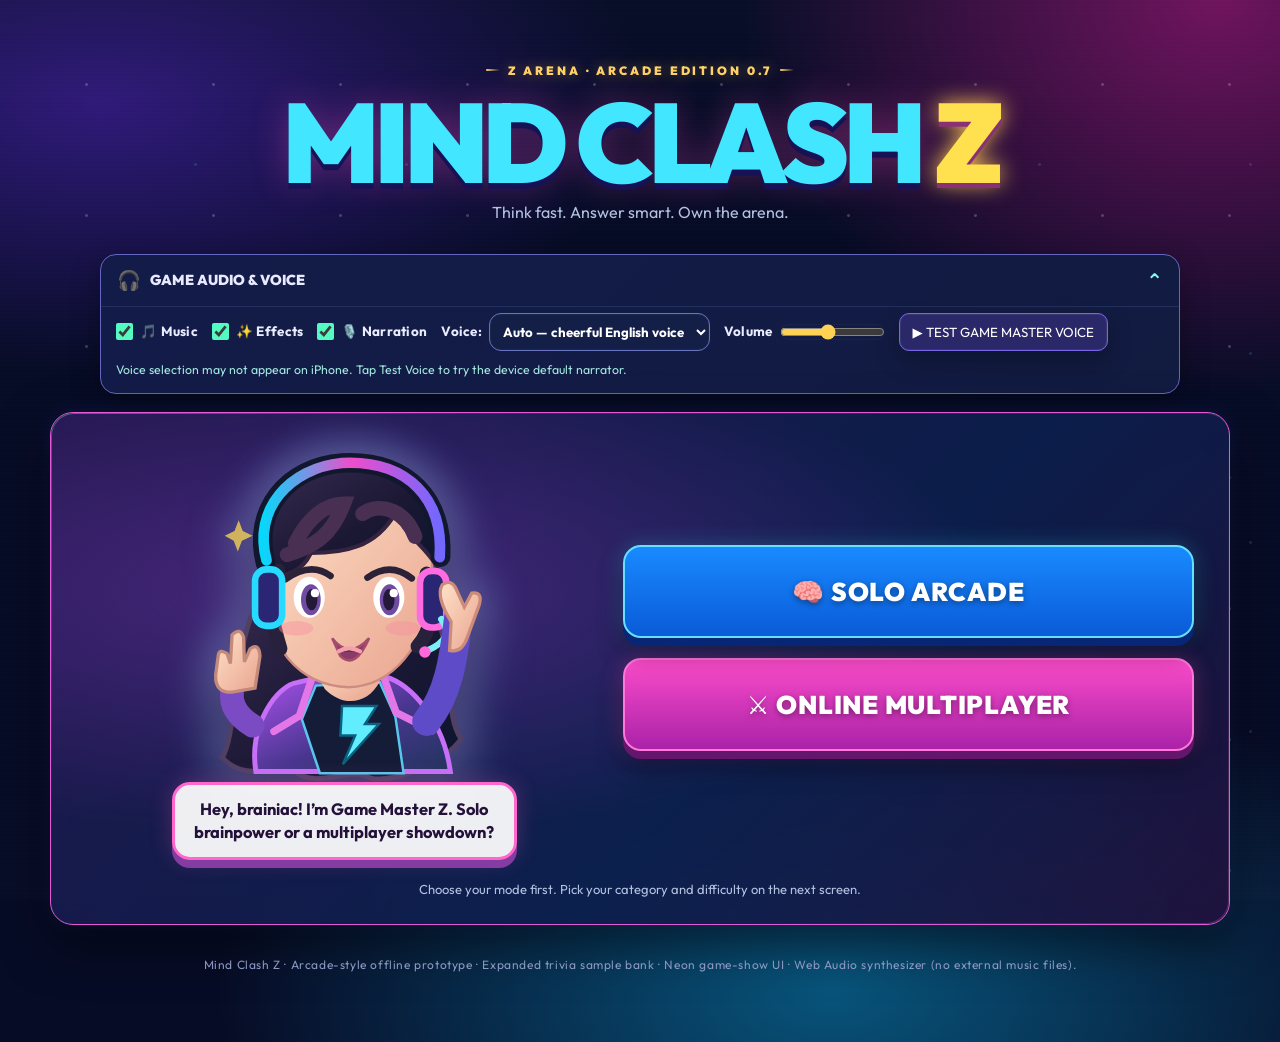
==== index.html @ 6e789766 "Rotate solo quiz questions across matches and streamline replay" ====
<!DOCTYPE html><html lang="en"><head><meta charset="UTF-8"><meta name="viewport" content="width=device-width,initial-scale=1"><title>Mind Clash Z — Quiz Arena</title><style>
:root{color-scheme:dark;--bg:#060816;--bg2:#0d1230;--panel:#0d1630cc;--panel2:#131f43f2;--line:#3b4f87;--mint:#7dffd8;--cyan:#61e9ff;--purple:#b594ff;--pink:#ff6fd8;--gold:#ffd166;--red:#ff5f91;--ink:#f7fbff;--muted:#b3c1e1;--shadow:0 0 0 1px #ffffff0b,inset 0 0 0 1px #ffffff08,0 18px 45px #00000066,0 0 32px #6c6cff24}*{box-sizing:border-box}html,body{min-height:100%}body{margin:0;color:var(--ink);font-family:Inter,system-ui,Segoe UI,sans-serif;background:radial-gradient(circle at 15% 15%,#172859 0,#0c1430 24%,transparent 45%),radial-gradient(circle at 85% 10%,#38145a 0,#1a133d 22%,transparent 42%),radial-gradient(circle at 50% 85%,#0b5c63 0,#071527 28%,transparent 46%),linear-gradient(180deg,#030511,#07101f 34%,#050814 100%);position:relative;overflow-x:hidden}body:before,body:after{content:"";position:fixed;inset:0;pointer-events:none;z-index:-1}body:before{background:repeating-linear-gradient(90deg,#ffffff0a 0 1px,transparent 1px 60px),repeating-linear-gradient(0deg,#ffffff07 0 1px,transparent 1px 60px);opacity:.22}body:after{background:linear-gradient(180deg,#ffffff08 0,transparent 12%,transparent 88%,#ffffff08 100%),repeating-linear-gradient(180deg,#ffffff05 0 2px,transparent 2px 4px);mix-blend-mode:screen;opacity:.18}main{width:min(1180px,94vw);margin:auto;padding:30px 0 70px}.eyebrow{display:inline-flex;align-items:center;gap:8px;color:var(--gold);font-size:12px;letter-spacing:.24em;font-weight:900;text-transform:uppercase;text-shadow:0 0 14px #ffd16677}.eyebrow:before,.eyebrow:after{content:"";width:14px;height:2px;border-radius:999px;background:linear-gradient(90deg,var(--gold),transparent)}.mast{padding:10px 0 8px}.mast h1{font-size:clamp(3rem,8vw,6rem);letter-spacing:-.08em;margin:8px 0 4px;line-height:.92;text-shadow:0 0 18px #74a4ff33,0 0 38px #8b63ff22}.mast h1 span{color:var(--mint);text-shadow:0 0 15px #7dffd899,0 0 42px #7dffd855}.muted,.hint{color:var(--muted)}.hint{font-size:13px;line-height:1.5}.panel{position:relative;background:linear-gradient(160deg,#101a37d9,#0b1328ee 55%,#111a39f2);border:1px solid #4f67a4;border-radius:24px;padding:24px;margin:18px 0;box-shadow:var(--shadow);backdrop-filter:blur(8px);overflow:hidden}.panel:before{content:"";position:absolute;inset:0;border-radius:inherit;padding:1px;background:linear-gradient(135deg,#7dffd84f,transparent 25%,transparent 70%,#ff6fd847);-webkit-mask:linear-gradient(#000 0 0) content-box,linear-gradient(#000 0 0);-webkit-mask-composite:xor;mask-composite:exclude;pointer-events:none}.panel:after{content:"";position:absolute;inset:-60% auto auto -20%;width:220px;height:220px;border-radius:50%;background:radial-gradient(circle,#61e9ff24 0,transparent 65%);pointer-events:none}h2{margin:6px 0 15px;font-size:clamp(1.25rem,2vw,1.6rem);letter-spacing:-.02em}.grid{display:grid;grid-template-columns:repeat(2,minmax(0,1fr));gap:15px}.layout{display:grid;grid-template-columns:minmax(0,2fr) minmax(270px,1fr);gap:18px}.row{display:flex;align-items:center;justify-content:space-between;gap:12px;flex-wrap:wrap}.chip{position:relative;border:1px solid #5d73b6;background:linear-gradient(180deg,#1a2650,#131d3a);border-radius:999px;padding:7px 12px;color:#eff7ff;font-size:12px;font-weight:850;letter-spacing:.05em;text-transform:uppercase;box-shadow:inset 0 0 0 1px #ffffff10,0 0 18px #7e5cff22}.chip#phase{color:var(--gold);border-color:#ad8c36;box-shadow:inset 0 0 0 1px #ffffff10,0 0 18px #ffd16633}select,input,button{font:inherit}select,input{width:100%;border:1px solid #5a6fae;background:linear-gradient(180deg,#071222,#0c1730);color:#fff;border-radius:12px;padding:13px 14px;margin:6px 0 10px;box-shadow:inset 0 0 0 1px #ffffff08}select:focus,input:focus{outline:none;border-color:var(--cyan);box-shadow:0 0 0 3px #61e9ff22,0 0 18px #61e9ff22}label{color:#dce5ff;font-size:13px;font-weight:700;letter-spacing:.02em}button{cursor:pointer;background:linear-gradient(180deg,#1d2f5f,#132142);color:#fff;border:1px solid #6279bb;border-radius:14px;padding:14px 16px;transition:transform .12s ease,box-shadow .15s ease,border-color .15s ease,background .15s ease;box-shadow:0 10px 24px #00000040,inset 0 0 0 1px #ffffff10;position:relative;overflow:hidden}button:hover:not(:disabled){transform:translateY(-1px) scale(1.01);border-color:var(--cyan);box-shadow:0 0 0 1px #61e9ff33,0 12px 30px #00000045,0 0 18px #61e9ff2c}button:active:not(:disabled){transform:translateY(1px) scale(.995)}button:disabled{opacity:.55;cursor:default}.primary{background:linear-gradient(90deg,var(--mint),var(--cyan));color:#07151f;border-color:transparent;font-weight:950;text-align:center;letter-spacing:.08em;text-transform:uppercase;box-shadow:0 10px 28px #38ffd14f,0 0 24px #61e9ff33}.primary:hover:not(:disabled){background:linear-gradient(90deg,#a6ffe9,#8ef0ff);color:#04131a}.wide{width:100%;margin-top:12px;text-align:center}.options{display:grid;grid-template-columns:repeat(2,1fr);gap:12px;margin:18px 0}.option{text-align:left;min-height:74px;display:flex;align-items:center;gap:10px;font-weight:700;background:linear-gradient(180deg,#182756,#111d40)}.option strong{display:grid;place-items:center;width:34px;height:34px;border-radius:10px;background:linear-gradient(180deg,#5b6cff,#8d70ff);color:#fff;box-shadow:0 0 15px #8d70ff40;margin-right:0;flex:0 0 auto}.option.picked{border:2px solid var(--purple);background:linear-gradient(180deg,#372d63,#24224d);box-shadow:0 0 0 1px #c29eff22,0 0 24px #8d70ff26}.option.correct{border:2px solid var(--mint);background:linear-gradient(180deg,#123f47,#0e2f36)}.option.wrong{border:2px solid var(--red);background:linear-gradient(180deg,#4e1f39,#36172b)}.hidden{display:none!important}.timer{font-size:38px;font-variant-numeric:tabular-nums;font-family:"Arial Black",Inter,sans-serif;font-weight:950;color:var(--mint);text-shadow:0 0 18px #7dffd866,0 0 40px #61e9ff33;letter-spacing:.03em}.track{height:12px;border-radius:999px;background:#29365b;overflow:hidden;margin:15px 0;box-shadow:inset 0 0 0 1px #ffffff08}.track>div{height:100%;width:100%;background:linear-gradient(90deg,var(--pink),var(--purple),var(--cyan),var(--mint));background-size:200% 100%;animation:flow 2.4s linear infinite;transition:width .25s}.leader-row{display:flex;justify-content:space-between;gap:12px;padding:12px 14px;border:1px solid #374a7e;border-radius:14px;margin-bottom:10px;background:linear-gradient(180deg,#14234b,#0f1b38)}.leader-row:first-child{border-color:#b59539;box-shadow:0 0 0 1px #ffd16622,0 0 18px #ffd16624;background:linear-gradient(180deg,#2a2340,#181b39)}.leader-row:last-child{margin-bottom:0}.leader-row b{color:var(--mint)}.count-row{margin:15px 0}.count-head{display:flex;justify-content:space-between;gap:12px;color:#ecf3ff;font-size:13px;margin-bottom:6px}.count-track{height:14px;background:linear-gradient(180deg,#202d50,#17213c);border-radius:999px;overflow:hidden;box-shadow:inset 0 0 0 1px #ffffff0b}.count-fill{height:100%;background:linear-gradient(90deg,#ff6fd8,#8d70ff,#61e9ff);box-shadow:0 0 20px #8d70ff45;transition:width .3s}.reveal-votes{text-align:left;margin:20px 0;padding:18px;border:1px solid #556db4;border-radius:18px;background:linear-gradient(180deg,#0f1a34,#0a1327);box-shadow:inset 0 0 0 1px #ffffff07}.reveal-votes h3{margin:0 0 8px;font-size:14px;letter-spacing:.12em;color:var(--gold)}.reveal-votes .count-row{margin:12px 0}.reveal-votes .count-row.is-correct .count-fill{background:linear-gradient(90deg,#34ffc4,#61e9ff)}.reveal-votes .count-row.is-correct .count-head strong{color:var(--mint)}.category-art{height:180px;border-radius:20px;background:radial-gradient(circle at 20% 20%,#5b7be2,#33276c 40%,#121c39 78%);display:flex;align-items:center;justify-content:center;position:relative;overflow:hidden;margin:17px 0;border:1px solid #5971b6;box-shadow:inset 0 0 0 1px #ffffff12,0 0 24px #6e7dff26}.category-art:before,.category-art:after{content:"";position:absolute;border-radius:50%;border:1px solid #ffffff20}.category-art:before{width:170px;height:170px;transform:translate(-145px,-80px)}.category-art:after{width:240px;height:240px;transform:translate(148px,88px)}.category-art .scan{display:none}.category-art:lang(en){speak:none}.category-art:before{box-shadow:0 0 30px #61e9ff10}.category-art::selection{background:transparent}.category-art > *{position:relative;z-index:1}.category-art::marker{display:none}.art-emoji{font-size:84px;filter:drop-shadow(0 12px 18px #0008) drop-shadow(0 0 22px #a98cff55);animation:floaty 3.8s ease-in-out infinite}.art-title{position:absolute;bottom:10px;right:16px;color:#ecf5ff;font-weight:900;font-size:11px;letter-spacing:.16em;text-transform:uppercase;text-shadow:0 0 12px #000000aa}.reveal{position:fixed;inset:0;background:radial-gradient(circle at 50% 20%,#1e215ecc,#0a0d1eea 55%,#02030bdd);z-index:30;overflow-y:auto;display:grid;place-items:center;padding:20px;backdrop-filter:blur(6px)}.reveal-card{width:min(780px,100%);background:linear-gradient(180deg,#172754,#0d1630 55%,#101c3b);border:1px solid #728ae0;border-radius:28px;padding:28px;box-shadow:0 0 0 1px #ffffff10,0 25px 90px #000b,0 0 42px #7d5cff30;text-align:center;animation:popin .28s ease}.reveal-card .category-art{height:205px}.reveal-card h2{font-size:clamp(28px,5vw,42px);margin:13px 0}.answer{font-size:clamp(22px,5vw,36px);font-weight:950;color:var(--mint);text-shadow:0 0 18px #7dffd855}.trivia{padding:16px 18px;border-radius:16px;background:linear-gradient(180deg,#213865,#192b50);color:#eef5ff;line-height:1.6;text-align:left;border:1px solid #4f67a6;box-shadow:inset 0 0 0 1px #ffffff0a}.settings{display:flex;gap:18px;flex-wrap:wrap;margin:10px 0}.settings label{display:flex;gap:8px;align-items:center;background:#111b34;padding:10px 12px;border-radius:999px;border:1px solid #3b4f87;box-shadow:inset 0 0 0 1px #ffffff08}.settings input{width:auto;margin:0;accent-color:var(--mint)}.metric{font-size:35px;font-weight:950;color:var(--mint)}footer{font-size:12px;color:#aab8d8;margin-top:32px;text-align:center;letter-spacing:.05em}#question{line-height:1.25;margin:12px 0;font-size:clamp(22px,3vw,32px);text-shadow:0 0 16px #00000033}#error{font-weight:700}.pulse{animation:pulse 1.2s infinite}@keyframes flow{0%{background-position:0 0}100%{background-position:200% 0}}@keyframes floaty{0%,100%{transform:translateY(0)}50%{transform:translateY(-6px)}}@keyframes pulse{0%,100%{box-shadow:0 0 0 0 #61e9ff00}50%{box-shadow:0 0 0 8px #61e9ff22}}@keyframes popin{0%{transform:scale(.96);opacity:.25}100%{transform:scale(1);opacity:1}}@media(max-width:750px){.layout,.grid{grid-template-columns:1fr}.panel{padding:18px}.options{grid-template-columns:1fr}.mast h1{font-size:3.7rem}.timer{font-size:32px}.leader-row{padding:11px 12px}}
select{color-scheme:dark;background:#101b39;color:#f7fbff}select option{background:#101b39;color:#f7fbff}select option:checked{background:#304577;color:#fff}.modeLink{display:block;text-align:center;color:#92ebff;margin-top:12px;font-weight:800}.question-intro{padding:12px 14px;color:#ffe2a1;background:#242140;border:1px solid #62558e;border-radius:12px;margin:14px 0 8px;line-height:1.45}.answer-actions{display:flex;justify-content:flex-end;margin-top:8px}.submit-answer{min-width:200px}.submit-answer:disabled{opacity:.4}.intro-overlay{position:fixed;inset:0;display:grid;place-items:center;background:#06091ad6;backdrop-filter:blur(22px);z-index:100;text-align:center;padding:20px}.intro-inner{max-width:900px}.intro-kicker{font-size:clamp(19px,3vw,28px);color:#ffd166;letter-spacing:.16em}.intro-count{font-weight:1000;font-size:clamp(86px,23vw,210px);color:#7dffd8;line-height:1.1;text-shadow:0 0 40px #45f9d3;animation:popin .3s ease}.intro-battle{font-size:clamp(32px,7vw,75px);font-weight:1000;color:#fff;text-shadow:0 0 35px #ff70df}.reveal-feedback{margin:12px 0;border:1px solid #6275b7;background:#19284b;border-radius:15px;padding:12px 15px;text-align:left}.feedback-line{padding:6px 0}.confetti-layer{position:fixed;inset:0;z-index:105;overflow:hidden;pointer-events:none}.confetti-piece{position:absolute;top:-22px;width:10px;height:17px;animation:confetti-fall 2.6s cubic-bezier(.25,.6,.35,1) forwards}@keyframes confetti-fall{to{transform:translate(var(--dx),110vh) rotate(var(--rot));opacity:0}}@media(prefers-reduced-motion:reduce){.confetti-piece{animation-duration:.3s}.intro-count{animation:none}}.mode-choices{display:grid;grid-template-columns:1fr 1fr;gap:14px;margin:22px 0}.mode-choices>*{min-height:115px;display:grid;place-items:center;font-weight:950;font-size:1.2rem;text-decoration:none;border-radius:18px;border:2px solid #667bd1;color:white;background:linear-gradient(145deg,#233875,#14264d);cursor:pointer}.mode-choices>*:last-child{background:linear-gradient(145deg,#63217c,#a11e7b)}.mode-choices>*:hover{transform:translateY(-3px);box-shadow:0 0 30px #8f8aff80}.master-intro{display:flex;align-items:center;gap:15px;margin:14px 0}.master-avatar{width:118px;min-width:118px;filter:drop-shadow(0 0 18px #67ebff75)}.master-avatar svg{width:100%;height:auto}.master-says{padding:14px;background:#192a50;border:1px solid #627fbb;border-radius:18px;font-weight:700;line-height:1.4}.question-illustration{max-height:210px;overflow:hidden;margin:12px 0;border-radius:16px}.question-illustration svg{width:100%;height:160px;display:block;object-fit:cover}.topic-picture{display:flex;align-items:center;justify-content:center;gap:16px;background:linear-gradient(125deg,#352569,#0a5260);height:150px;border:1px solid #6475bf;border-radius:16px}.topic-picture span{font-size:65px}.topic-picture strong{letter-spacing:.18em;font-size:17px}.voice-bar{display:flex;gap:12px;align-items:center;flex-wrap:wrap;margin:12px 0}.voice-bar button{padding:9px 14px}.mode-back{margin:0 0 14px}.reveal-card .question-illustration svg{height:180px}@media(max-width:650px){.mode-choices{grid-template-columns:1fr}.master-avatar{width:88px;min-width:88px}}</style><link rel="stylesheet" href="./arcade.css?v=8"></head><body><main><header class="mast"><div class="eyebrow">Z ARENA · ARCADE EDITION 0.7</div><h1>MIND CLASH <span>Z</span></h1><div class="muted">Think fast. Answer smart. Own the arena.</div></header><div id="audioConsole" class="audio-console"></div>
<section class="panel" id="modeHome"><div class="master-intro"><div id="homeMascot"></div><div class="master-says">Hey, brainiac! I’m Game Master Z. Solo brainpower or a multiplayer showdown?</div></div><div class="mode-choices"><button id="homeSolo">🧠 SOLO ARCADE</button><a href="./multiplayer.html">⚔️ ONLINE MULTIPLAYER</a></div><p class="hint">Choose your mode first. Pick your category and difficulty on the next screen.</p></section><section class="panel hidden" id="setup"><button class="mode-back" id="backSetup">← BACK TO MODES</button><h2>Set up your battle</h2><div class="grid"><div><label for="mode">Game mode</label><select id="mode"><option value="solo">Solo Challenge</option><option value="duel">Local 1v1 · same device</option></select></div><div><label for="cat">Category</label><select id="cat"></select></div><div><label for="difficulty">Difficulty</label><select id="difficulty"><option value="random">Random Mix · Mystery Difficulty (includes Super Hard ×2)</option><option value="easy">Easy only</option><option value="medium">Medium only</option><option value="hard">Hard only</option><option value="superhard">Super Hard only · 2× points</option></select></div><div><label for="rounds">Questions per match</label><select id="rounds"><option value="2">2 questions</option><option value="5" selected>5 questions</option><option value="8">8 questions</option><option value="10">10 questions</option><option value="15">15 questions</option></select><p class="hint" id="soloCount"></p></div><div><label for="p1">Player 1</label><input id="p1" value="Player Z" maxlength="22"></div><div id="p2box" class="hidden"><label for="p2">Player 2</label><input id="p2" value="Challenger" maxlength="22"></div></div><div class="settings"><label><input id="music" type="checkbox" checked> Background music</label><label><input id="sfx" type="checkbox" checked> Sound effects</label><label><input id="voice" type="checkbox" checked> Game Master reads questions aloud</label></div><p class="hint">Local 1v1: players take turns answering the same question. Live vote totals are based only on actual submitted answers. No simulated votes. Super Hard doubles base and speed points. Images are illustrated category artwork; no internet required.</p><button class="primary wide" id="start">ENTER THE ARENA →</button><p id="error" style="color:var(--red)" role="alert"></p><a class="modeLink" href="./multiplayer.html">🌐 SWITCH TO ONLINE MULTIPLAYER →</a></section>
<div class="row hidden" id="gameControls"><button id="backBtn">← BACK TO MENU</button><button id="pauseBtn">⏸ PAUSE</button><button id="quitBtn">QUIT GAME</button></div><div class="layout hidden" id="play"><section class="panel"><div class="row"><span class="chip" id="phase"></span><span class="chip" id="progress"></span><span class="timer" id="timer">15s</span></div><div class="track"><div id="clockBar"></div></div><div class="master-intro"><div id="questionMascot"></div><div class="master-says" id="masterLine">The arena is ready. Listen closely!</div></div><div class="voice-bar"><button id="speakQuestion">🔊 REPLAY QUESTION</button><span class="hint">Voice uses your browser's speech engine.</span></div><div class="category-art" id="questionArt"><span class="art-emoji" id="questionEmoji">🧠</span><span class="art-title" id="artLabel"></span></div><div class="row"><span class="chip" id="categoryTag"></span><span class="chip" id="turn"></span></div><div id="questionIllustration" class="question-illustration"></div><div class="question-intro" id="questionIntro"></div><h2 id="question"></h2><div id="options" class="options"></div><div class="answer-actions"><button class="primary submit-answer" id="submitAnswer" disabled>SUBMIT ANSWER →</button></div><p class="hint" id="waiting" aria-live="polite"></p></section><aside><div class="panel hidden" id="livePanel"><h2>Answer Breakdown</h2><p class="hint">Actual votes on the current question</p><div id="voteBars"></div><p id="voteTotal" class="hint" aria-live="polite"></p></div><div class="panel"><h2>Leaderboard</h2><div id="leader"></div><p class="hint">Updates after each answer reveal</p></div></aside></div>
<section class="panel hidden" id="results"><h2 id="winner"></h2><p id="summary" class="muted"></p><div id="finalBoard"></div><button class="primary wide" id="again">PLAY AGAIN</button><p class="hint">Online room codes, genuine remote player votes, server leaderboards and synced screens require a connected multiplayer backend.</p></section>
<div id="reveal" class="reveal hidden" role="dialog" aria-modal="true" aria-labelledby="revealHeading"><div class="reveal-card"><div class="eyebrow" id="revealPrelude">ANSWER REVEAL</div><h2 id="revealHeading">The correct answer is…</h2><div id="revealAnswer" class="hidden"><div class="category-art"><span id="revealEmoji" class="art-emoji"></span><span class="art-title" id="revealCategory"></span></div><div class="answer" id="correctAnswer"></div><div id="revealIllustration" class="question-illustration"></div><p id="answerStats" class="muted"></p><div id="playerFeedback" class="reveal-feedback"></div><section class="reveal-votes" aria-label="Answer distribution"><h3>HOW EVERYONE ANSWERED</h3><p id="revealVoteTotal" class="hint"></p><div id="revealVoteBars"></div></section><div class="trivia"><strong>💡 WHY THAT ANSWER?</strong><div id="triviaText"></div></div><button class="primary wide" id="continue">NEXT QUESTION →</button></div></div></div>
<div id="introOverlay" class="intro-overlay hidden" aria-live="polite"><div class="intro-inner"><div class="intro-kicker" id="introKicker">READY?</div><div class="intro-count" id="introCount">3</div><div class="intro-battle hidden" id="introBattle">BATTLE OF THE BRAINS BEGINS!</div></div></div><div id="confettiLayer" class="confetti-layer hidden" aria-hidden="true"></div><footer>Mind Clash Z · Arcade-style offline prototype · Expanded trivia sample bank · Neon game-show UI · Web Audio synthesizer (no external music files).</footer></main><script src="./explanations.js"></script><script src="./mascot.js"></script><script src="./audio.js"></script><script src="./audio-ui.js?v=8"></script><script src="./question-rotation.js?v=1"></script><script>
'use strict';
// Each row: category, difficulty, question, [A,B,C,D], correct index, trivia fact.
const RAW=[
['Philippines','easy','What is the capital of the Philippines?',['Manila','Cebu City','Davao City','Quezon City'],0,'Manila has been the national capital since the Spanish colonial era.'],
['Philippines','easy','Which island group includes Cebu?',['Visayas','Luzon','Mindanao','Palawan'],0,'Cebu is in the Central Visayas region.'],
['Philippines','medium','When was Philippine independence from Spain declared?',['1898','1901','1946','1986'],0,'The declaration was made in Kawit, Cavite, on June 12, 1898.'],
['Philippines','medium','Who was known as the “Great Plebeian”?',['Manuel Quezon','Andrés Bonifacio','Ramon Magsaysay','Emilio Aguinaldo'],1,'Bonifacio co-founded the Katipunan, which challenged Spanish rule.'],
['Philippines','hard','Which treaty ended the Spanish-American War?',['Treaty of Paris','Treaty of Manila','Treaty of Tordesillas','Treaty of Washington'],0,'The 1898 Treaty of Paris transferred control of the Philippines from Spain to the United States.'],
['Philippines','hard','Historians generally consider the Code of Kalantiaw to be what?',['A fabrication','A Spanish decree','A confirmed medieval law','A U.S. statute'],0,'Historian William Henry Scott helped demonstrate that the supposed code lacked credible historical evidence.'],
['K-Drama','easy','Where is Yoon Se-ri from in Crash Landing on You?',['South Korea','North Korea','Japan','China'],0,'The romance follows a South Korean businesswoman who unexpectedly lands in North Korea.'],
['K-Drama','easy','What is Woo Young-woo’s profession?',['Lawyer','Doctor','Detective','Teacher'],0,'Extraordinary Attorney Woo premiered in 2022.'],
['K-Drama','medium','Who played Do Jung-woo in Awaken (2020)?',['Namkoong Min','Lee Je-hoon','Ji Sung','Kim Nam-gil'],0,'Awaken combines criminal investigation with a mystery linked to the White Night Village.'],
['K-Drama','medium','What is the revenge taxi company called in Taxi Driver?',['Rainbow Taxi','Black Taxi','Golden Cab','Bluebird Taxi'],0,'The company carries out secret missions for people seeking justice.'],
['K-Drama','hard','Who directed the South Korean film Oldboy (2003)?',['Park Chan-wook','Bong Joon-ho','Kim Jee-woon','Hong Sang-soo'],0,'Oldboy is the middle installment in Park Chan-wook’s Vengeance Trilogy.'],
['K-Drama','hard','Which drama features prosecutor Hwang Si-mok?',['Stranger','Signal','Beyond Evil','Mouse'],0,'Stranger, also known as Secret Forest, stars Cho Seung-woo.'],
['History','easy','Which civilization built the pyramids at Giza?',['Ancient Egyptians','Ancient Romans','Aztecs','Persians'],0,'The Great Pyramid was built during the Fourth Dynasty.'],
['History','easy','Who first walked on the Moon?',['Neil Armstrong','Buzz Aldrin','Yuri Gagarin','John Glenn'],0,'Apollo 11 landed on the Moon in July 1969.'],
['History','medium','In what year did the Berlin Wall fall?',['1989','1985','1991','1979'],0,'The opening of Berlin Wall checkpoints became a symbol of the Cold War’s end.'],
['History','medium','Who first unified China as emperor?',['Qin Shi Huang','Kublai Khan','Sun Yat-sen','Wu Zetian'],0,'The Qin dynasty began the imperial era in 221 BCE.'],
['History','hard','Which 1648 settlement ended the Thirty Years’ War?',['Peace of Westphalia','Treaty of Utrecht','Congress of Vienna','Treaty of Versailles'],0,'The treaties helped reshape the political order of Europe.'],
['History','hard','Mansa Musa ruled which empire?',['Mali Empire','Songhai Empire','Ghana Empire','Benin Empire'],0,'His pilgrimage to Mecca became famous for its display of wealth.'],
['World','easy','What was a central reason the United Nations was established in 1945?',['To promote international peace and cooperation','To replace all national governments','To introduce one currency worldwide','To govern every global election'],0,'After World War II, member states founded the UN to reduce conflict and create a forum for international cooperation.'],
['World','easy','What is the currency of Japan?',['Yen','Won','Yuan','Baht'],0,'The yen has been Japan’s official currency since the nineteenth century.'],
['World','medium','Where is the UN headquarters?',['New York City','Geneva','Paris','Vienna'],0,'The UN also maintains major offices in Geneva, Vienna and Nairobi.'],
['World','medium','Which country has the largest population in Africa?',['Nigeria','Egypt','South Africa','Kenya'],0,'Nigeria is in West Africa and is home to hundreds of languages.'],
['World','hard','What is the principal judicial organ of the UN?',['International Court of Justice','International Criminal Court','World Trade Organization','Permanent Court of Arbitration'],0,'The International Court of Justice sits in The Hague.'],
['World','hard','Which country joined the UN in 2011?',['South Sudan','Montenegro','Timor-Leste','Eritrea'],0,'South Sudan became independent in 2011.'],
['Geography','easy','What is Earth’s largest ocean?',['Pacific Ocean','Atlantic Ocean','Indian Ocean','Arctic Ocean'],0,'The Pacific covers more area than all Earth’s land combined.'],
['Geography','easy','What mainly causes ocean tides on Earth?',['The gravitational pull of the Moon and Sun','The rotation of clouds above oceans','Changes in seawater temperature alone','The daily direction of ocean currents'],0,'The Moon drives most tidal variation through gravity, while the Sun also contributes; their alignment affects tidal range.'],
['Geography','medium','What is the capital of New Zealand?',['Wellington','Auckland','Christchurch','Hamilton'],0,'Wellington sits near the southern tip of the North Island.'],
['Geography','medium','The Andes lie along which continent?',['South America','Asia','Africa','Europe'],0,'The Andes run through several South American countries.'],
['Geography','hard','Which strait separates Sumatra and Java?',['Sunda Strait','Malacca Strait','Luzon Strait','Bering Strait'],0,'The Sunda Strait is close to the volcanic island Anak Krakatau.'],
['Geography','hard','Which country contains Transylvania?',['Romania','Hungary','Bulgaria','Serbia'],0,'Transylvania is a historical region in central Romania.'],
['Science','easy','Why does Mars appear reddish in many photographs?',['Iron oxide dust on its surface','A sea of red liquid water','Constant planet-wide volcanic lava','A red ring surrounding the planet'],0,'Mars has iron-rich minerals that have oxidized, making much of its surface dust look rusty red.'],
['Science','easy','What gas do plants take in during photosynthesis?',['Carbon dioxide','Oxygen','Nitrogen','Helium'],0,'Photosynthesis uses light energy to produce sugars.'],
['Science','medium','What is the chemical symbol for potassium?',['K','P','Pt','Po'],0,'K comes from the Latin name kalium.'],
['Science','medium','What is the SI unit of electric current?',['Ampere','Volt','Watt','Ohm'],0,'An ampere measures the rate of electric charge flow.'],
['Science','hard','What organelle performs most aerobic respiration in human cells?',['Mitochondrion','Ribosome','Golgi apparatus','Nucleus'],0,'Mitochondria help generate ATP through oxidative phosphorylation.'],
['Science','hard','Approximately how fast does light travel in vacuum?',['300,000 km/s','30,000 km/s','3,000 km/s','3,000,000 km/s'],0,'The defined value is exactly 299,792,458 metres per second.'],
['Movies','easy','Why do filmmakers draw storyboards before shooting a scene?',['To plan shots and their sequence','To replace actors in the film','To record the final soundtrack','To certify the film rating'],0,'Storyboards map the composition and order of shots, helping directors plan the visual story before cameras roll.'],
['Movies','easy','Who is the cowboy toy in Toy Story?',['Woody','Buzz','Rex','Slinky'],0,'Woody is voiced by Tom Hanks in the English-language films.'],
['Movies','medium','Who directed Titanic (1997)?',['James Cameron','Steven Spielberg','Peter Jackson','Ridley Scott'],0,'Titanic won 11 Academy Awards.'],
['Movies','medium','What is the fictional African country in Black Panther?',['Wakanda','Genosha','Latveria','Zamunda'],0,'Wakanda is home to the fictional metal vibranium.'],
['Movies','hard','Which film won the first Academy Award for Best Animated Feature?',['Shrek','Spirited Away','Finding Nemo','The Incredibles'],0,'The award category debuted at the 74th Academy Awards.'],
['Movies','hard','Who composed the score for The Good, the Bad and the Ugly?',['Ennio Morricone','John Williams','Hans Zimmer','Bernard Herrmann'],0,'Its main theme became one of the most recognizable Western film scores.'],
['Music','easy','How many strings does a standard violin have?',['Four','Five','Six','Seven'],0,'Violin strings are normally tuned G, D, A and E.'],
['Music','easy','What does a musical time signature tell the performer?',['Beats per measure and note value','The music genre and composer','How loudly to play every note','The song title and instrument'],0,'The top number indicates how many beats fit in a measure; the bottom number identifies the note value used to count the beat.'],
['Music','medium','Which group recorded Dancing Queen?',['ABBA','Queen','Bee Gees','Fleetwood Mac'],0,'Dancing Queen was released in the 1970s.'],
['Music','medium','Which term means gradually getting louder?',['Crescendo','Diminuendo','Staccato','Legato'],0,'Crescendo marks a rise in musical dynamics.'],
['Music','hard','Which composer wrote The Rite of Spring?',['Igor Stravinsky','Claude Debussy','Gustav Mahler','Maurice Ravel'],0,'Its 1913 premiere in Paris is famous for the audience uproar.'],
['Music','hard','What is the relative minor of C major?',['A minor','D minor','E minor','G minor'],0,'Relative major and minor keys use the same key signature.'],
['Sports','easy','How many players are on the court for one basketball team?',['Five','Six','Seven','Eleven'],0,'Basketball teams can substitute players during play stoppages.'],
['Sports','easy','Why does a badminton shuttlecock slow quickly after a hit?',['Its skirt creates strong air resistance','The net pulls it toward the ground','The court surface absorbs its speed','Its cork tip acts like a magnet'],0,'The open feathered or synthetic skirt creates drag, so a shuttlecock loses speed much faster than a smooth ball.'],
['Sports','medium','How long is an Olympic swimming pool?',['50 metres','25 metres','75 metres','100 metres'],0,'Short-course competition pools measure 25 metres.'],
['Sports','medium','How many points is a touchdown worth before conversion?',['Six','Five','Seven','Eight'],0,'American football allows extra-point and two-point conversion attempts.'],
['Sports','hard','In tennis, what is the score called at 40–40?',['Deuce','Advantage','Love','Break point'],0,'A game normally requires a two-point margin after deuce.'],
['Sports','hard','Which country hosted the first modern Olympics in 1896?',['Greece','France','United Kingdom','Italy'],0,'The first modern Olympic Games were held in Athens.'],
['Technology','easy','What does USB stand for?',['Universal Serial Bus','Unified Storage Board','User Signal Bridge','Universal System Backup'],0,'USB is used for data connections and power delivery.'],
['Technology','easy','Why is two-factor authentication safer than using only a password?',['It requires an additional verification factor','It makes every password longer','It permanently blocks all hackers','It hides all internet activity'],0,'An additional factor, such as a device-based code or security key, can protect an account even if its password has been stolen.'],
['Technology','medium','What does HTML stand for?',['HyperText Markup Language','High Transfer Machine Language','Hyper Tool Mark Language','Home Text Management Layer'],0,'HTML structures web content; CSS handles much of its presentation.'],
['Technology','medium','Which language is primarily used to style web pages?',['CSS','SQL','Python','Bash'],0,'CSS stands for Cascading Style Sheets.'],
['Technology','hard','What does DNS primarily translate?',['Domain names to IP addresses','Images to text','Passwords to hashes','Files to databases'],0,'DNS lets browsers locate services by human-readable domain names.'],
['Technology','hard','Which sorting algorithm has average O(n log n) time complexity?',['Merge sort','Bubble sort','Insertion sort','Selection sort'],0,'Merge sort recursively divides data and combines sorted pieces.'],
['Food','easy','What gas makes yeast-leavened bread dough rise?',['Carbon dioxide','Oxygen','Nitrogen','Hydrogen'],0,'During fermentation, yeast produces carbon dioxide that becomes trapped in the dough, forming bubbles and expanding its volume.'],
['Food','easy','Which grain is typically used for sushi rice?',['Rice','Barley','Quinoa','Oats'],0,'Sushi rice is seasoned with vinegar, sugar and salt.'],
['Food','medium','What pastry is used in a classic éclair?',['Choux pastry','Puff pastry','Filo pastry','Shortcrust pastry'],0,'Choux pastry expands through steam during baking.'],
['Food','medium','What gives traditional kimchi much of its fermented tang?',['Lactic acid bacteria','Baking soda','Distilled vinegar only','Yeast frosting'],0,'Lactic acid fermentation helps preserve the vegetables.'],
['Food','hard','What does the Maillard reaction primarily involve?',['Amino compounds and reducing sugars','Salt and water','Alcohol and oil','Starch and ice'],0,'This series of reactions creates many browned-food flavors.'],
['Food','hard','Which sauce is traditionally emulsified from egg yolks and clarified butter?',['Hollandaise','Béchamel','Velouté','Tomato sauce'],0,'Hollandaise is one of the classic French mother sauces.'],
['Animals','easy','Which mammal can fly under its own power?',['Bat','Flying squirrel','Sugar glider','Colugo'],0,'Bats have wings formed from a membrane supported by long finger bones.'],
['Animals','easy','How do many bats find insects while flying in darkness?',['By analyzing echoes of emitted sounds','By sensing Earth magnetic poles alone','By seeing ultraviolet patterns only','By detecting insects body heat only'],0,'Many insect-eating bats emit high-frequency calls and interpret returning echoes to locate obstacles and prey.'],
['Animals','medium','What is a group of lions commonly called?',['Pride','Pack','Herd','School'],0,'Lion prides commonly include related females.'],
['Animals','medium','What kind of animal is an axolotl?',['Amphibian','Reptile','Mammal','Fish'],0,'Axolotls are salamanders that retain aquatic juvenile traits as adults.'],
['Animals','hard','What process lets some lizards regrow a lost tail?',['Regeneration','Metamorphosis','Moulting','Budding'],0,'Regrown tails typically differ structurally from original tails.'],
['Animals','hard','Which taxonomic order includes whales and dolphins?',['Cetacea','Primates','Carnivora','Rodentia'],0,'Modern classification places cetaceans within the even-toed ungulate lineage.'],
['Space','easy','What star is at the center of our solar system?',['The Sun','Sirius','Polaris','Betelgeuse'],0,'The Sun contains nearly all the mass of our solar system.'],
['Space','easy','Which planet is famous for its prominent rings?',['Saturn','Venus','Mars','Mercury'],0,'All four giant planets have ring systems, but Saturn’s are especially visible.'],
['Space','medium','What galaxy contains Earth?',['Milky Way','Andromeda','Triangulum','Whirlpool'],0,'The Milky Way is a barred spiral galaxy.'],
['Space','medium','Which planet has the Great Red Spot?',['Jupiter','Uranus','Neptune','Mars'],0,'The Great Red Spot is a long-lived giant storm.'],
['Space','hard','What type of star explosion can result from a white dwarf in a binary system?',['Type Ia supernova','Gamma-ray pulsar','Solar flare','Planetary transit'],0,'Type Ia supernovae have been useful in estimating cosmic distances.'],
['Space','hard','What is the boundary around a black hole beyond which light cannot escape?',['Event horizon','Heliopause','Photosphere','Magnetopause'],0,'The event horizon is a causal boundary, not a solid surface.'],
['Literature','easy','Who wrote Romeo and Juliet?',['William Shakespeare','Charles Dickens','Jane Austen','Mark Twain'],0,'The tragedy was written in the late sixteenth century.'],
['Literature','easy','Who created Harry Potter?',['J. K. Rowling','Suzanne Collins','Rick Riordan','C. S. Lewis'],0,'The first Harry Potter novel was published in 1997.'],
['Literature','medium','Which novel begins with “Call me Ishmael”?',['Moby-Dick','The Great Gatsby','Jane Eyre','Dracula'],0,'Herman Melville published Moby-Dick in 1851.'],
['Literature','medium','Who wrote Pride and Prejudice?',['Jane Austen','Mary Shelley','Emily Brontë','George Eliot'],0,'The novel was first published in 1813.'],
['Literature','hard','Which author wrote One Hundred Years of Solitude?',['Gabriel García Márquez','Mario Vargas Llosa','Jorge Luis Borges','Pablo Neruda'],0,'The novel is closely associated with magical realism.'],
['Literature','hard','What is the fictional setting of George Orwell’s Animal Farm?',['A farm in England','A space station','A desert island','A medieval castle'],0,'The novella uses farm animals to explore political power and corruption.'],
['Art','easy','Who painted the Mona Lisa?',['Leonardo da Vinci','Vincent van Gogh','Pablo Picasso','Claude Monet'],0,'The Mona Lisa is exhibited at the Louvre in Paris.'],
['Art','easy','Which color results from mixing blue and yellow paint?',['Green','Orange','Purple','Pink'],0,'Traditional pigment mixing differs from mixing colored light.'],
['Art','medium','Which artist painted The Starry Night?',['Vincent van Gogh','Edvard Munch','Paul Cézanne','Henri Matisse'],0,'Van Gogh painted it in 1889 while staying in Saint-Rémy.'],
['Art','medium','Which art movement is associated with Claude Monet?',['Impressionism','Cubism','Surrealism','Futurism'],0,'The movement’s name came from Monet’s Impression, Sunrise.'],
['Art','hard','Which artist produced the sculpture The Thinker?',['Auguste Rodin','Donatello','Michelangelo','Bernini'],0,'The Thinker originated as part of Rodin’s The Gates of Hell project.'],
['Art','hard','Which painting technique uses pigments suspended in egg yolk?',['Egg tempera','Fresco','Encaustic','Oil glazing'],0,'Egg tempera was widely used before oil painting became dominant in Europe.'],
['Mythology','easy','Who is the Greek god of the sea?',['Poseidon','Apollo','Ares','Hermes'],0,'Poseidon is often depicted carrying a trident.'],
['Mythology','easy','Which Norse god is associated with thunder?',['Thor','Loki','Odin','Baldr'],0,'Thor’s hammer is called Mjölnir.'],
['Mythology','medium','Who was the Greek goddess of wisdom?',['Athena','Hera','Aphrodite','Demeter'],0,'Athena was a patron deity of Athens.'],
['Mythology','medium','In Greek myth, who flew too close to the Sun?',['Icarus','Perseus','Orpheus','Theseus'],0,'Icarus’s wax-bound wings melted after he ignored a warning.'],
['Mythology','hard','What is the name of the world tree in Norse cosmology?',['Yggdrasil','Bifröst','Jötunheimr','Valhalla'],0,'Yggdrasil connects realms in Norse mythological tradition.'],
['Mythology','hard','Which figure ferries souls across the river in Greek mythology?',['Charon','Cerberus','Hades','Thanatos'],0,'Charon traditionally requires a coin for passage.'],
['Business','easy','What does CEO stand for?',['Chief Executive Officer','Chief Engineering Officer','Corporate Equity Owner','Client Engagement Operator'],0,'A CEO is usually responsible for an organization’s overall management.'],
['Business','easy','What is revenue?',['Money earned from sales','Profit after all expenses','A business loan','A tax refund'],0,'Revenue and profit are different measures.'],
['Business','medium','What does ROI stand for?',['Return on Investment','Rate of Inventory','Revenue over Interest','Record of Income'],0,'ROI relates returns to the cost of an investment.'],
['Business','medium','What is a balance sheet primarily a snapshot of?',['Assets, liabilities and equity','Only annual sales','Only marketing spend','Only staff schedules'],0,'A balance sheet describes a company’s financial position at a point in time.'],
['Business','hard','Which cost changes with production volume in the short run?',['Variable cost','Sunk cost','Fixed cost','Historical cost'],0,'Raw-material spending often varies with production output.'],
['Business','hard','What does a current ratio compare?',['Current assets to current liabilities','Profit to revenue','Cash to share price','Debt to market size'],0,'This ratio is commonly used as a liquidity indicator.'],
['Computers','easy','Which component displays images on a computer screen?',['Monitor','Keyboard','Microphone','Scanner'],0,'Monitors are output devices.'],
['Computers','easy','What does CPU stand for?',['Central Processing Unit','Computer Power Utility','Central Program User','Control Peripheral Unit'],0,'The CPU executes instructions and coordinates many operations.'],
['Computers','medium','Which memory is normally volatile?',['RAM','SSD','DVD','USB flash'],0,'Ordinary RAM loses stored information without power.'],
['Computers','medium','Which data unit is typically eight bits?',['Byte','Nibble','Word','Packet'],0,'A byte conventionally contains eight bits in modern computing.'],
['Computers','hard','What is the purpose of a cryptographic hash function?',['Create a fixed-size digest','Reverse encryption without keys','Increase clock speed','Compress video losslessly'],0,'Secure hashes are designed to make finding collisions computationally difficult.'],
['Computers','hard','Which protocol establishes encrypted web connections in HTTPS?',['TLS','FTP','SMTP','DHCP'],0,'TLS helps authenticate servers and protect data in transit.'],
['Nature','easy','What do bees commonly collect from flowers?',['Nectar','Sand','Salt','Clay'],0,'Bees also collect pollen as a protein source.'],
['Nature','easy','What part of a tree usually absorbs water from soil?',['Roots','Flowers','Bark','Fruit'],0,'Root hairs increase the surface area for absorption.'],
['Nature','medium','What is the process of water changing into vapor?',['Evaporation','Condensation','Precipitation','Freezing'],0,'Evaporation can happen below boiling temperature.'],
['Nature','medium','What biome features permafrost and few trees?',['Tundra','Savanna','Rainforest','Temperate woodland'],0,'Permafrost is ground that remains frozen for at least two consecutive years.'],
['Nature','hard','What term describes species found only in one geographic area?',['Endemic','Invasive','Migratory','Cosmopolitan'],0,'Endemism may make species particularly vulnerable to habitat change.'],
['Nature','hard','What process converts atmospheric nitrogen into biologically useful compounds?',['Nitrogen fixation','Respiration','Transpiration','Denitrification'],0,'Some bacteria can fix nitrogen into ammonia.'],
['Language','easy','Which language is primarily spoken in Brazil?',['Portuguese','Spanish','French','Italian'],0,'Brazil is the world’s largest Portuguese-speaking country.'],
['Language','easy','What is the opposite of “ancient”?',['Modern','Antique','Historic','Aged'],0,'Antonyms are words with opposite meanings.'],
['Language','medium','Which is a synonym for “meticulous”?',['Thorough','Careless','Hasty','Vague'],0,'Meticulous work shows careful attention to detail.'],
['Language','medium','What is a word with the same spelling but different meaning called?',['Homograph','Antonym','Acronym','Suffix'],0,'Homographs can sometimes also have different pronunciations.'],
['Language','hard','What figure of speech directly compares without “like” or “as”?',['Metaphor','Simile','Hyperbole','Alliteration'],0,'A metaphor identifies one thing as another for rhetorical effect.'],
['Language','hard','What does “etymology” study?',['Word origins and histories','Sentence punctuation only','Speech volume','Alphabetical sorting'],0,'Etymology tracks how words develop and move between languages.'],
['Gaming','easy','Which game features Creepers?',['Minecraft','Roblox','Fortnite','Among Us'],0,'Creepers are hostile mobs that can explode.'],
['Gaming','easy','In chess, which piece moves in an L shape?',['Knight','Rook','Bishop','Queen'],0,'Knights can jump over pieces.'],
['Gaming','medium','What shape do four blocks form in Tetris?',['Tetromino','Pentomino','Domino','Hexomino'],0,'Seven tetromino shapes are used in standard Tetris play.'],
['Gaming','medium','Which company originally released the Nintendo Switch?',['Nintendo','Sony','Microsoft','Sega'],0,'The Nintendo Switch debuted in 2017.'],
['Gaming','hard','In chess, what does en passant allow?',['A special pawn capture','A king to move twice','A bishop to castle','A rook to promote'],0,'En passant is only available immediately after the relevant two-square pawn advance.'],
['Gaming','hard','What is the maximum number of distinct rotations of a square Tetris O-piece by appearance?',['One','Two','Three','Four'],0,'A square looks unchanged after quarter-turn rotations.'],
["Philippines","superhard","Which Philippine president signed the 1973 Constitution into force?",["Ferdinand Marcos", "Carlos P. Garcia", "Ramon Magsaysay", "Diosdado Macapagal"],0,"The 1973 Constitution was proclaimed ratified during martial law."],
["Philippines","superhard","Which precolonial script has been recognized as one of the traditional Philippine writing systems?",["Baybayin", "Hangul", "Katakana", "Devanagari"],0,"Baybayin was used in parts of the archipelago before Spanish colonization."],
["K-Drama","superhard","Which writer created the Korean television series Signal (2016)?",["Kim Eun-hee", "Park Ji-eun", "Kim Eun-sook", "Noh Hee-kyung"],0,"Kim Eun-hee also wrote the drama Kingdom."],
["K-Drama","superhard","Which historical era provides the primary setting for the drama Mr. Sunshine?",["Late Joseon", "Goryeo founding", "Unified Silla", "Japanese occupation of 1945"],0,"The drama follows characters amid the political turmoil before Japan annexed Korea."],
["History","superhard","Which 1648 treaties are conventionally associated with the end of the Thirty Years’ War?",["Peace of Westphalia", "Treaty of Utrecht", "Treaty of Tordesillas", "Treaty of Paris 1763"],0,"The treaties were negotiated at Münster and Osnabrück."],
["History","superhard","Which empire was ruled by Justinian I in the sixth century?",["Eastern Roman Empire", "Holy Roman Empire", "Ottoman Empire", "Carolingian Empire"],0,"Justinian commissioned the Corpus Juris Civilis."],
["World","superhard","Which international court settles legal disputes between states with their consent?",["International Court of Justice", "International Criminal Court", "European Court of Human Rights", "Permanent Court of Arbitration only"],0,"The ICJ is the principal judicial organ of the United Nations."],
["World","superhard","Which treaty established the European Economic Community?",["Treaty of Rome", "Treaty of Maastricht", "Treaty of Lisbon", "Treaty of Nice"],0,"The EEC was created in 1957."],
["Geography","superhard","Which strait separates the islands of Sumatra and Java?",["Sunda Strait", "Strait of Malacca", "Lombok Strait", "Bering Strait"],0,"Krakatoa is located in the Sunda Strait."],
["Geography","superhard","What is the deepest known oceanic trench?",["Mariana Trench", "Tonga Trench", "Java Trench", "Puerto Rico Trench"],0,"Challenger Deep lies within the Mariana Trench."],
["Science","superhard","Which law relates the entropy of an isolated system to spontaneous processes?",["Second law of thermodynamics", "Boyle’s law", "Ohm’s law", "Kepler’s first law"],0,"The entropy of an isolated system does not decrease in a spontaneous process."],
["Science","superhard","Which organelle contains its own DNA and carries out oxidative phosphorylation?",["Mitochondrion", "Golgi apparatus", "Lysosome", "Peroxisome"],0,"Mitochondria retain a small genome separate from nuclear DNA."],
["Movies","superhard","Who directed the 1954 film Seven Samurai?",["Akira Kurosawa", "Yasujirō Ozu", "Kenji Mizoguchi", "Masaki Kobayashi"],0,"Seven Samurai influenced later ensemble action films."],
["Movies","superhard","Which 2017 animated film was made entirely from hand-painted oil paintings?",["Loving Vincent","The Red Turtle","The Breadwinner","Song of the Sea"],0,"Loving Vincent brought Vincent van Gogh\u2019s paintings to life through thousands of individually painted frames."],
["Music","superhard","Which composer wrote the opera The Magic Flute?",["Wolfgang Amadeus Mozart", "Richard Wagner", "Giuseppe Verdi", "Giacomo Puccini"],0,"The Magic Flute premiered in Vienna in 1791."],
["Music","superhard","What is the interval between two pitches separated by six semitones called?",["Tritone", "Perfect fourth", "Major sixth", "Minor third"],0,"The tritone divides the octave into two equal halves."],
["Sports","superhard","In snooker, how many points is the black ball worth?",["Seven", "Six", "Five", "Eight"],0,"Black is the highest-value color ball."],
["Sports","superhard","In Olympic fencing, which weapon has the entire body as a valid target?",["Épée", "Foil", "Sabre", "Rapier"],0,"Épée uses the whole body as its valid target area."],
["Technology","superhard","Which public-key cryptosystem is named after Rivest, Shamir and Adleman?",["RSA", "AES", "SHA-256", "Diffie–Hellman"],0,"RSA was publicly described in 1977."],
["Technology","superhard","Which standard is used for mobile device near-field communication at very short range?",["NFC", "LTE", "DOCSIS", "VDSL"],0,"NFC enables contactless tags and payment taps."],
["Food","superhard","What process gives browned bread crust its characteristic flavor through reactions between sugars and amino compounds?",["Maillard reaction", "Fermentation", "Gelatinization", "Emulsification"],0,"Maillard reactions produce many aroma and flavor compounds."],
["Food","superhard","What is the main protein network formed in wheat dough through kneading?",["Gluten", "Casein", "Albumin", "Collagen"],0,"Glutenin and gliadin proteins contribute to gluten formation."],
["Animals","superhard","Which mammalian order includes whales and dolphins?",["Cetacea", "Sirenia", "Carnivora", "Primates"],0,"Modern taxonomy groups cetaceans within even-toed ungulates."],
["Animals","superhard","Which pigment molecule carries oxygen in many mollusks and arthropods?",["Hemocyanin", "Hemoglobin", "Chlorophyll", "Myoglobin"],0,"Hemocyanin contains copper and can make oxygenated blood appear blue."],
["Space","superhard","Which moon has a dense nitrogen-rich atmosphere and methane lakes?",["Titan", "Europa", "Io", "Ganymede"],0,"Titan is Saturn’s largest moon."],
["Space","superhard","What is the name of the boundary around a black hole beyond which light cannot escape?",["Event horizon", "Accretion disk", "Roche limit", "Heliopause"],0,"The event horizon marks the no-return boundary."],
["Literature","superhard","Who wrote The Master and Margarita?",["Mikhail Bulgakov", "Fyodor Dostoevsky", "Leo Tolstoy", "Anton Chekhov"],0,"The novel was published after Bulgakov’s death."],
["Literature","superhard","Which literary device refers to a narrative that begins in the middle of events?",["In medias res", "Deus ex machina", "Anagnorisis", "Pathetic fallacy"],0,"The Latin phrase means into the midst of things."],
["Art","superhard","Which artist painted The Garden of Earthly Delights?",["Hieronymus Bosch", "Pieter Bruegel the Elder", "Jan van Eyck", "Albrecht Dürer"],0,"The triptych is housed at the Prado Museum in Madrid."],
["Art","superhard","Which art movement is associated with Georges Braque and Pablo Picasso?",["Cubism", "Fauvism", "Rococo", "Dadaism"],0,"Analytic Cubism decomposed subjects into overlapping forms."],
["Mythology","superhard","In Norse mythology, which figure guards the rainbow bridge Bifröst?",["Heimdall", "Tyr", "Baldr", "Freyr"],0,"Heimdall is known as the watchman of the gods."],
["Mythology","superhard","Who is the Greek goddess of the hearth?",["Hestia", "Hera", "Demeter", "Artemis"],0,"Hestia was associated with the home’s sacred fire."],
["Business","superhard","What does the current ratio compare?",["Current assets to current liabilities", "Revenue to total assets", "Debt to equity only", "Operating profit to sales"],0,"The current ratio is a measure of short-term liquidity."],
["Business","superhard","In project management, what is the critical path?",["Longest-duration dependent path", "Shortest list of tasks", "Tasks with highest costs", "Tasks assigned to the sponsor"],0,"A delay on a critical-path activity can delay the overall schedule."],
["Computers","superhard","Which data structure follows first-in, first-out order?",["Queue", "Stack", "Heap", "Tree"],0,"A queue removes items in the same order they arrived."],
["Computers","superhard","Which SQL clause filters groups after aggregation?",["HAVING", "WHERE", "ORDER BY", "LIMIT"],0,"HAVING is evaluated against grouped results."],
["Nature","superhard","Which ecological relationship benefits one organism while harming its host?",["Parasitism", "Mutualism", "Commensalism", "Neutralism"],0,"Parasites exploit a host without usually killing it immediately."],
["Nature","superhard","What is the boundary between the troposphere and stratosphere called?",["Tropopause", "Mesopause", "Stratopause", "Thermocline"],0,"The tropopause height varies with latitude and weather."],
["Language","superhard","What is a morpheme?",["Smallest meaningful language unit", "A sentence stress pattern", "A type of vowel harmony", "A word spelled backward"],0,"A morpheme can be a whole word or a meaningful word part."],
["Language","superhard","Which term describes a language used between speakers of different native languages?",["Lingua franca", "Idiolect", "Isogloss", "Diglossia"],0,"English serves as a lingua franca in many international settings."],
["Gaming","superhard","Which early game designer created the original Tetris in 1984?",["Alexey Pajitnov", "Shigeru Miyamoto", "Hideo Kojima", "John Carmack"],0,"Pajitnov designed Tetris while working in Moscow."],
["Gaming","superhard","In chess notation, which symbol commonly denotes a checkmate?",["#", "+", "!", "?"],0,"A plus sign indicates check, while a hash commonly indicates mate."],
];
const ART={'Philippines':'🇵🇭','K-Drama':'🎬','History':'🏛️','World':'🌐','Geography':'🗺️','Science':'🔬','Movies':'🍿','Music':'🎵','Sports':'🏅','Technology':'📱','Food':'🍜','Animals':'🦁','Space':'🪐','Literature':'📚','Art':'🎨','Mythology':'⚡','Business':'💼','Computers':'💻','Nature':'🌿','Language':'🔤','Gaming':'🎮'};
function positionChoices(a,i){const correct=a[3][a[4]];const wrong=a[3].filter((_,j)=>j!==a[4]);const n=i+1;for(let j=wrong.length-1;j>0;j--){const k=(n*13+j*7)% (j+1);[wrong[j],wrong[k]]=[wrong[k],wrong[j]]}const at=(n*7+1)%4;wrong.splice(at,0,correct);return {id:n,cat:a[0],diff:a[1],q:a[2],opts:wrong,correct:at,trivia:a[5]}}
const DATA=RAW.map(positionChoices);
const $=id=>document.getElementById(id);const letters=['A','B','C','D'];const seconds={easy:20,medium:15,hard:12,superhard:15};const points={easy:100,medium:200,hard:300,superhard:300};const multiplier={easy:1,medium:1,hard:1,superhard:2};let game=null,clock=null,remaining=0,audioCtx=null,musicLoop=null,musicStep=0,paused=false,selected=-1,introInterval=null,introDelay=null;
$('homeMascot').innerHTML=MCZ.figure();$('questionMascot').innerHTML=MCZ.figure();$('homeSolo').onclick=()=>{$('modeHome').classList.add('hidden');$('setup').classList.remove('hidden')};$('backSetup').onclick=()=>{$('setup').classList.add('hidden');$('modeHome').classList.remove('hidden')};$('speakQuestion').onclick=()=>{if(game?.q)MCZ.speak(game.q.q,true)};$('voice').onchange=()=>{if(!$('voice').checked)MCZ.stopVoice()};
$('cat').innerHTML='<option value="All">🎲 All Categories (Mixed)</option>'+Object.keys(ART).map(x=>`<option value="${x}">${ART[x]} ${x}</option>`).join('');
$('mode').onchange=()=>$('p2box').classList.toggle('hidden',$('mode').value!=='duel');
function updateSoloRounds(){const count=DATA.filter(q=>($('cat').value==='All'||q.cat===$('cat').value)&&($('difficulty').value==='random'||q.diff===$('difficulty').value)).length;const current=Number($('rounds').value)||5;const opts=[2,5,8,10,15].filter(n=>n<=count);$('rounds').innerHTML=opts.map(n=>'<option value="'+n+'">'+n+' questions</option>').join('');if(opts.length)$('rounds').value=String(opts.includes(current)?current:opts[opts.length-1]);$('soloCount').textContent=count+' unique questions available. Fresh questions are prioritized until the bank runs out.';$('start').disabled=!opts.length}
$('cat').onchange=updateSoloRounds;$('difficulty').onchange=updateSoloRounds;updateSoloRounds();

function tone(freq,duration=.15,type='sine',volume=.045){if($('sfx').checked)MCZ.audio.ping(freq,duration,type,Math.max(.07,volume*3))}
function beep(freq,duration=.15,type='sine',volume=.045){MCZ.audio.ping(freq,duration,type,Math.max(.06,volume*3))}
function musicStart(){if($('music').checked)MCZ.audio.startMusic()}
function musicStop(){MCZ.audio.stopMusic()}
$('music').onchange=()=>{MCZ.audio.setMusic($('music').checked);if(game)($('music').checked?musicStart():musicStop())};
function updateLeader(id='leader'){const target=$(id);if(!game)return;const entries=game.players.map((name,i)=>({name,score:game.scores[i],correct:game.right[i]})).sort((a,b)=>b.score-a.score||b.correct-a.correct);target.innerHTML=entries.map((e,i)=>`<div class="leader-row"><span>${i===0?'👑 ':''}${i+1}. ${escapeHtml(e.name)}</span><b>${e.score.toLocaleString()} pts</b></div>`).join('')}
function escapeHtml(s){return s.replace(/[&<>"']/g,c=>({'&':'&amp;','<':'&lt;','>':'&gt;','"':'&quot;',"'":'&#39;'}[c]))}
function updateVotes(show=false){if(!game)return;$('livePanel').classList.toggle('hidden',!show);if(!show){$('voteBars').innerHTML='<p class="hint">🔒 Answer distribution unlocks when time runs out.</p>';$('voteTotal').textContent='Votes are hidden until the answer reveal.';return}const total=game.votes.filter(x=>x>=0).length;const counts=letters.map((_,i)=>game.votes.filter(x=>x===i).length);$('voteBars').innerHTML=counts.map((n,i)=>`<div class="count-row"><div class="count-head"><strong>${letters[i]} · ${escapeHtml(game.q.opts[i])}</strong><b>${n} (${total?Math.round(100*n/total):0}%)</b></div><div class="count-track"><div class="count-fill" style="width:${total?100*n/total:0}%"></div></div></div>`).join('');$('voteTotal').textContent=`${total} submitted · ${game.votes.filter(x=>x===-1).length} timeouts`}
const INTROS={Philippines:'A quick dive into Philippine people, places, and history.',"K-Drama":'Scene check! Watch the story and character details.',History:'Dig into the event behind the headline.',World:'A global knowledge check. Think beyond the obvious.',Geography:'Picture the map before choosing.',Science:'Follow the evidence and scientific reasoning.',Movies:'Think about the scene, cast, or story.',Music:'Listen to the history behind the hit.',Sports:'Playbook knowledge meets quick thinking.',Technology:'How well do you know the inventions shaping life?',Food:'On the menu: culture, ingredients, and origins.',Animals:'Nature has surprising answers. Watch the details.',Space:'Look beyond Earth for this round.',Literature:'Consider the author, book, and context.',Art:'Think of the artist, era, and technique.',Mythology:'Ancient stories, but a fresh challenge.',Business:'A quick test of how the business world works.',Computers:'Bits, logic, and digital history in one question.',Nature:'What does the natural world reveal?',Language:'Pay attention to meaning and origins.',Gaming:'Gaming knowledge: time to level up.'};
const SCENE_LEADS={"Why do filmmakers draw storyboards before shooting a scene?":"Before a movie scene is filmed, some of its most important decisions happen on paper.","What does a musical time signature tell the performer?":"Two small numbers at the start of a music score help an entire band stay together.","Why does a badminton shuttlecock slow quickly after a hit?":"A badminton smash can be incredibly fast, yet the shuttlecock loses speed unusually quickly.","Why is two-factor authentication safer than using only a password?":"Imagine a password has been exposed. There's a second line of defense worth knowing.","What gas makes yeast-leavened bread dough rise?":"Bakers rely on tiny organisms that quietly change dough before it reaches the oven.","How do many bats find insects while flying in darkness?":"Some nighttime hunters perceive their surroundings without depending entirely on sight.","What was a central reason the United Nations was established in 1945?":"The aftermath of World War II led countries to create a new place for diplomacy.","What mainly causes ocean tides on Earth?":"Coastlines rise and fall through the day, even when the weather stays calm.","Why does Mars appear reddish in many photographs?":"Mars has a color that tells scientists something about the chemistry of its surface."};
const REASONS={
'What is the capital of the Philippines?':'Manila is the capital city where key national government institutions are based, even though Quezon City is larger in population.',
'Which island group includes Cebu?':'Cebu belongs to the Visayas island group, specifically the Central Visayas region.',
'When was Philippine independence from Spain declared?':'The declaration was proclaimed on June 12, 1898 in Kawit, Cavite. Independence from the United States came later, in 1946.',
'Who was known as the “Great Plebeian”?':'Andrés Bonifacio earned this title for his working-class background and revolutionary leadership in the Katipunan.',
'Which treaty ended the Spanish-American War?':'The 1898 Treaty of Paris ended the war. Under it, Spain ceded the Philippines to the United States.',
'Historians generally consider the Code of Kalantiaw to be what?':'Researchers, notably William Henry Scott, found no reliable historical basis for the supposed precolonial legal code; it is considered a fabrication.',
'Where is Yoon Se-ri from in Crash Landing on You?':'Yoon Se-ri is a South Korean businesswoman. Her accidental arrival in North Korea drives the central conflict.',
'What is Woo Young-woo’s profession?':'Woo Young-woo works as an attorney. The story centers on her handling legal cases at a law firm.',
'Who played Do Jung-woo in Awaken (2020)?':'Namkoong Min portrays Do Jung-woo, the detective investigating crimes linked to the White Night Village.',
'What is the revenge taxi company called in Taxi Driver?':'Rainbow Taxi is the cover business whose team secretly helps victims seek justice.',
};
function explainQuestion(q){return MCZ.explain(q)}
function originalRoundFeedback(q,v,left,person){const ratio=left/seconds[q.diff];if(v===q.correct)return person+': '+(ratio>=.7?'LIGHTNING GENIUS! ⚡ That answer was instant.':ratio>=.4?'YOU ARE A GENIUS! 🧠 Brilliant call.':'CLUTCH BRAIN ENERGY! 🎯 You got it under pressure.');if(v===-1)return person+': The clock said “plot twist!” ⏰ Your comeback arc starts next round.';return person+': '+q.opts[v]+' had main-character energy, but '+q.opts[q.correct]+' got the role. '+(q.cat==='K-Drama'?'K-drama plot twist!':q.cat==='Science'?'The experiment said “try again.”':q.cat==='History'?'History just dropped a plot twist.':q.cat==='Gaming'?'Respawn that brainpower next round!':'Plot twist, but we learn and level up!')}
function confetti(){const layer=$('confettiLayer');layer.innerHTML='';layer.classList.remove('hidden');const colors=['#7dffd8','#ff72d9','#ffd166','#8fa1ff','#fff'];for(let i=0;i<65;i++){const p=document.createElement('i');p.className='confetti-piece';p.style.left=(Math.random()*100)+'vw';p.style.background=colors[i%colors.length];p.style.animationDelay=(Math.random()*.65)+'s';p.style.setProperty('--dx',(Math.random()*180-90)+'px');p.style.setProperty('--rot',(Math.random()*1100-550)+'deg');layer.append(p)}setTimeout(()=>{layer.innerHTML='';layer.classList.add('hidden')},3400)}
function startIntro(done){MCZ.audio.speak('Ready, brainiacs? Three, two, one! Battle of the brains begins!', $('voice').checked);$('introOverlay').classList.remove('hidden');$('introCount').classList.remove('hidden');$('introBattle').classList.add('hidden');$('introKicker').textContent='READY?';let n=3;$('introCount').textContent=n;introInterval=setInterval(()=>{n--;if(n>0){$('introCount').textContent=n;tone(460+n*110,.12,'square',.018)}else{clearInterval(introInterval);introInterval=null;$('introCount').classList.add('hidden');$('introBattle').classList.remove('hidden');tone(900,.35,'triangle',.05);introDelay=setTimeout(()=>{$('introOverlay').classList.add('hidden');introDelay=null;if(game)done()},1200)}},900)}
function shuffle(items){const a=[...items];for(let i=a.length-1;i>0;i--){const j=Math.floor(Math.random()*(i+1));[a[i],a[j]]=[a[j],a[i]]}return a}
function buildQueue(category,difficulty,count){const candidates=DATA.filter(x=>(difficulty==='random'||x.diff===difficulty)&&(category==='All'||x.cat===category));return MCZQuestionRotation.pick(candidates,count,MCZQuestionRotation.readHistory(),difficulty==='random')}
$('start').onclick=()=>{const players=[$('p1').value.trim()||'Player Z'];if($('mode').value==='duel')players.push($('p2').value.trim()||'Challenger');if(new Set(players.map(x=>x.toLowerCase())).size!==players.length){$('error').textContent='Enter two different player names.';return}const queue=buildQueue($('cat').value,$('difficulty').value,Number($('rounds').value));if(!queue){$('error').textContent='Not enough questions in this category for that match.';return}MCZ.audio.unlock();MCZ.audio.effect('go');game={players,queue,index:0,scores:players.map(()=>0),right:players.map(()=>0),history:[],votes:[],timeLeft:[],active:0,q:null,answered:false};$('error').textContent='';$('setup').classList.add('hidden');$('results').classList.add('hidden');$('play').classList.remove('hidden');$('gameControls').classList.remove('hidden');musicStart();startIntro(showQuestion)};
function showQuestion(){clearInterval(clock);if(game.index>=game.queue.length){finish();return}game.q=game.queue[game.index];MCZQuestionRotation.remember([game.q]);game.votes=game.players.map(()=>null);game.timeLeft=game.players.map(()=>0);game.active=0;game.answered=false;selected=-1;$('phase').textContent=(game.q.diff==='superhard'?'SUPER HARD · 2× POINTS':game.q.diff.toUpperCase()+' LEVEL');$('progress').textContent=`QUESTION ${game.index+1} / ${game.queue.length}`;$('question').textContent=game.q.q;$('questionIntro').textContent=SCENE_LEADS[game.q.q]||INTROS[game.q.cat]||'Round briefing: think it through before you commit.';$('questionIllustration').innerHTML=MCZ.art(game.q);$('masterLine').textContent='Category: '+game.q.cat+'. This one deserves your best brainwave.';MCZ.speak(game.q.q,$('voice').checked);$('questionEmoji').textContent=ART[game.q.cat];$('artLabel').textContent=game.q.cat.toUpperCase();$('categoryTag').textContent=game.q.cat;$('waiting').textContent='Select an answer before the timer runs out.';$('options').innerHTML='';game.q.opts.forEach((opt,i)=>{let btn=document.createElement('button');btn.className='option';let strong=document.createElement('strong');strong.textContent=letters[i];btn.append(strong,document.createTextNode(opt));btn.onclick=()=>chooseAnswer(i);$('options').append(btn)});updateVotes(false);updateLeader();startTurn()}
function chooseAnswer(i){if(paused||!game||game.answered||game.votes[game.active]!==null||remaining<=0)return;selected=i;MCZ.audio.effect('click');[...$('options').children].forEach((btn,j)=>btn.classList.toggle('picked',j===i));$('submitAnswer').disabled=false;$('waiting').textContent='Selected '+letters[i]+'. You can still change it — click SUBMIT to lock.';tone(560,.09)}
$('submitAnswer').onclick=()=>{if(selected>=0){MCZ.audio.effect('click');castVote(selected)}};
function startTurn(){clearInterval(clock);paused=false;selected=-1;remaining=seconds[game.q.diff];$('turn').textContent=game.players[game.active]+' ANSWERING';$('timer').textContent=remaining+'s';$('clockBar').style.width='100%';$('submitAnswer').disabled=true;$('waiting').textContent=game.players[game.active]+', select an option, change it if needed, then click SUBMIT before time runs out.';[...$('options').children].forEach(btn=>{btn.disabled=false;btn.classList.remove('picked')});clock=setInterval(()=>{if(paused)return;remaining--;$('timer').textContent=remaining+'s';$('clockBar').style.width=Math.max(0,remaining/seconds[game.q.diff]*100)+'%';if(remaining<=3&&remaining>0)tone(440,.075,'square',.018);if(remaining<=0){clearInterval(clock);if(game.votes[game.active]===null)castVote(-1);endTurn()}},1000)}
function castVote(chosen){if(paused||!game||game.answered||game.votes[game.active]!==null||(remaining<=0&&chosen>=0))return;game.votes[game.active]=chosen;game.timeLeft[game.active]=chosen<0?0:remaining;tone(chosen<0?160:580,.16);$('submitAnswer').disabled=true;[...$('options').children].forEach((btn,i)=>{btn.disabled=true;btn.classList.toggle('picked',i===chosen)});$('waiting').textContent=chosen<0?'Time is up!':'Answer submitted and locked! Wait for the timer to reach zero.'}
function endTurn(){if(game.active<game.players.length-1){game.active++;startTurn()}else{game.answered=true;[...$('options').children].forEach(btn=>btn.disabled=true);$('waiting').textContent='Time is up! Revealing the answer…';showReveal()}}
function showReveal(){const q=game.q;let winners=[];game.votes.forEach((v,i)=>{if(v===q.correct){let gain=(points[q.diff]+Math.max(0,game.timeLeft[i])*10)*multiplier[q.diff];game.scores[i]+=gain;game.right[i]++;winners.push(`${game.players[i]} +${gain}`)}});game.history.push({q:q.q,votes:[...game.votes],correct:q.correct});$('revealPrelude').textContent='QUESTION '+(game.index+1)+' · TIME IS UP'+(q.diff==='superhard'?' · SUPER HARD 2× BONUS':'');$('revealHeading').textContent='ANSWER REVEALED!';$('revealEmoji').textContent=ART[q.cat];$('revealCategory').textContent=q.cat.toUpperCase();$('correctAnswer').textContent=letters[q.correct]+'. '+q.opts[q.correct];$('triviaText').textContent=explainQuestion(q);$('revealIllustration').innerHTML=MCZ.art(q);MCZ.stopVoice();MCZ.audio.effect(winners.length?'correct':'wrong');MCZ.speak('The answer is '+q.opts[q.correct]+'. '+MCZ.explain(q),$('voice').checked);$('playerFeedback').replaceChildren();game.players.forEach((person,i)=>{const line=document.createElement('div');line.className='feedback-line';line.textContent=person+': '+MCZ.feedback(q,game.votes[i],game.timeLeft[i],seconds[q.diff]);$('playerFeedback').append(line)});if(winners.length)confetti();$('answerStats').textContent=winners.length?winners.join(' · '):'No correct answers this round';const voteCount=game.votes.filter(v=>v>=0).length;const missed=game.votes.filter(v=>v===-1).length;$('revealVoteTotal').textContent=`${voteCount} vote${voteCount===1?'':'s'} submitted${missed?' · '+missed+' timeout'+(missed===1?'':'s'):''}`;$('revealVoteBars').innerHTML=letters.map((letter,i)=>{const count=game.votes.filter(v=>v===i).length;const pct=voteCount?Math.round(count/voteCount*100):0;return `<div class="count-row ${i===q.correct?'is-correct':''}"><div class="count-head"><strong>${letter} · ${escapeHtml(q.opts[i])}${i===q.correct?' ✓ Correct':''}</strong><b>${count} (${pct}%)</b></div><div class="count-track"><div class="count-fill" style="width:${pct}%"></div></div></div>`}).join('');$('revealAnswer').classList.remove('hidden');$('reveal').classList.remove('hidden');$('continue').textContent=game.index===game.queue.length-1?'VIEW FINAL LEADERBOARD →':'NEXT QUESTION →';updateVotes(true);updateLeader();tone(winners.length?740:220,.4,winners.length?'sine':'sawtooth',.035);setTimeout(()=>tone(winners.length?988:180,.33,'sine',.03),160)}
$('continue').onclick=()=>{$('reveal').classList.add('hidden');game.index++;showQuestion()};
function finish(){clearInterval(clock);musicStop();MCZ.stopVoice();$('play').classList.add('hidden');$('gameControls').classList.add('hidden');$('results').classList.remove('hidden');updateLeader('finalBoard');const winners=[...game.players.keys()].sort((a,b)=>game.scores[b]-game.scores[a]);const tie=game.players.length>1&&game.scores[winners[0]]===game.scores[winners[1]];$('winner').textContent=tie?'IT’S A DRAW!':game.players.length>1?'🏆 '+game.players[winners[0]]+' WINS!':'CHALLENGE COMPLETE';$('summary').textContent=`${game.queue.length} questions played · `+game.players.map((p,i)=>`${p}: ${game.scores[i].toLocaleString()} points, ${game.right[i]} correct`).join(' · ')}
function leaveSolo(){if(!game)return;MCZ.stopVoice();clearInterval(clock);clearInterval(introInterval);clearTimeout(introDelay);$('introOverlay').classList.add('hidden');$('confettiLayer').classList.add('hidden');musicStop();paused=false;game=null;$('reveal').classList.add('hidden');$('play').classList.add('hidden');$('gameControls').classList.add('hidden');$('results').classList.add('hidden');$('modeHome').classList.remove('hidden')}
$('pauseBtn').onclick=()=>{if(!game||!$('introOverlay').classList.contains('hidden'))return;paused=!paused;$('pauseBtn').textContent=paused?'▶ RESUME':'⏸ PAUSE';$('waiting').textContent=paused?'GAME PAUSED · resume to continue.':'Game resumed. Choose your answer.';if(paused){musicStop();MCZ.stopVoice();MCZ.audio.effect('pause')}else{musicStart();MCZ.audio.effect('resume')}};
$('backBtn').onclick=()=>{if(confirm('Return to menu? Your current match will end.'))leaveSolo()};
$('quitBtn').onclick=()=>{if(confirm('Quit current match?'))leaveSolo()};
$('again').onclick=()=>{$('results').classList.add('hidden');$('setup').classList.remove('hidden');game=null;updateSoloRounds()};
</script></body></html>
---- arcade.css ----
/* Mind Clash Z visual edition 0.7 — consistent arcade art direction */
@import url('https://fonts.googleapis.com/css2?family=Outfit:wght@400;500;600;700;800;900&display=swap');
:root{--arcade-ink:#fcfaff;--arcade-pink:#ff46b8;--arcade-cyan:#42e7ff;--arcade-yellow:#ffce4a;--arcade-green:#55f5a7;--arcade-purple:#8456ff}
html{scroll-behavior:smooth}body{font-family:'Outfit',Inter,system-ui,sans-serif!important;background:radial-gradient(ellipse 50% 30% at 8% 10%,#2f1a79 0%,transparent 85%),radial-gradient(ellipse 44% 45% at 95% 0%,#6e125d 0%,transparent 84%),radial-gradient(ellipse 60% 42% at 65% 95%,#08547b 0%,transparent 80%),#070c26!important;color:var(--arcade-ink)!important}
body::before{position:fixed;inset:0;content:"";pointer-events:none;z-index:-1;background-image:radial-gradient(#ffffffa0 1px,transparent 1.8px),radial-gradient(#46e8ff80 1px,transparent 2px),linear-gradient(transparent 97%,#5650a112 98%);background-size:127px 131px,211px 189px,100% 68px;background-position:23px 19px,90px 70px,0 0;opacity:.33}
main.wrap,main{max-width:1220px!important}header.mast,.wrap>.mode{text-align:center}header.mast{padding:25px 10px 20px;position:relative}header.mast h1,.hero{font-family:'Outfit',system-ui,sans-serif!important;font-weight:900!important;letter-spacing:-.055em!important;line-height:1.0!important;text-shadow:0 6px 0 #171255,0 0 36px #ff50c455!important}
header.mast h1{font-size:clamp(3.3rem,9vw,7rem)!important;color:var(--arcade-cyan)!important}header.mast h1 span{color:#ffe14f!important;text-shadow:0 5px 0 #8a3176,0 0 22px #ffc654!important}
.hero{font-size:clamp(3.2rem,8vw,6.6rem)!important;text-align:center;background:linear-gradient(100deg,#45e9ff,#fff,#ff42bf,#ffe35e);-webkit-background-clip:text;background-clip:text;-webkit-text-fill-color:transparent}
.panel{background:linear-gradient(152deg,#141b4af2,#0b1738ef 55%,#1a1746ee)!important;border:1px solid #7771d3!important;box-shadow:0 18px 50px #0008,inset 0 1px 0 #ffffff17,0 0 22px #4b5eff22!important;border-radius:23px!important;backdrop-filter:blur(13px);position:relative}
.panel>h2,.panel h3{letter-spacing:.015em;font-weight:850}
button,.mode-choices>*{font-family:inherit;transition:transform .13s,box-shadow .18s,filter .18s!important}button:hover:enabled,.mode-choices>*:hover{transform:translateY(-2px);filter:brightness(1.11)}
.primary,.go{color:#172038!important;border:0!important;background:linear-gradient(180deg,#ffe873,#ffb613)!important;box-shadow:inset 0 2px 0 #ffffff88,0 7px 0 #a45811,0 14px 25px #0007,0 0 24px #efba3550!important;font-weight:900!important;text-shadow:none!important;letter-spacing:.04em}
.primary:hover,.go:hover{box-shadow:inset 0 2px 0 #fff9,0 7px 0 #a45811,0 12px 35px #f7bc3666!important}
#modeHome{display:grid;grid-template-columns:minmax(260px,.95fr) minmax(280px,1.05fr);align-items:center;gap:20px;padding:24px 35px 25px;min-height:440px;border-color:#e459d5!important;background:radial-gradient(ellipse at 23% 35%,#642f99a0,transparent 52%),linear-gradient(135deg,#231950e8,#0c1f4df0 60%,#22113ddf)!important}
#modeHome .master-intro{display:flex;flex-direction:column;justify-content:center;align-items:center;text-align:center;margin:0;align-self:stretch}
#homeMascot .master-avatar{width:min(100%,280px)!important;margin:auto}
#modeHome .master-says{max-width:345px;text-align:center;font-size:1.03rem;background:#ffffffed!important;color:#24113a!important;border:3px solid #ff67cb!important;box-shadow:0 8px 0 #853ca2,0 0 22px #f161c444;margin-top:-18px;position:relative;z-index:2}
#modeHome .mode-choices{display:grid;grid-template-columns:1fr!important;align-content:center;gap:20px;margin:0}
#modeHome .mode-choices>*{display:flex;align-items:center;justify-content:center;min-height:93px;font-weight:900;font-size:clamp(1.15rem,2vw,1.65rem);letter-spacing:.03em;text-align:center;text-decoration:none;border-radius:18px!important;border:2px solid #67e0ff!important;background:linear-gradient(180deg,#198aff,#0a5bd8)!important;box-shadow:0 8px 0 #082676,0 15px 26px #0006,0 0 22px #37dfff44;color:white!important;text-shadow:0 2px 6px #0006!important}
#modeHome .mode-choices>*:last-child{border-color:#ff77d9!important;background:linear-gradient(180deg,#fb4cca,#aa22a8)!important;box-shadow:0 8px 0 #64166d,0 15px 26px #0006,0 0 22px #ff4aca55}
#modeHome>.hint{grid-column:1/-1;text-align:center;margin:0}
.master-portrait{width:100%!important;height:auto!important;display:block;max-height:360px;object-fit:contain;filter:drop-shadow(0 12px 24px #0008) drop-shadow(0 0 18px #cf63ff65)}
.master-avatar{min-width:90px!important;max-width:300px}
.master-intro{gap:18px!important}.master-says{background:#231b56!important;color:#fff!important;border:1px solid #ae7fff!important;box-shadow:0 6px 0 #05062680;padding:13px 17px!important}
#setup .grid>div, #entry .grid>div{background:#0a1740b0;border:1px solid #404e92;border-radius:18px;padding:13px}
label{font-weight:750!important}
select,input:not([type=checkbox]):not([type=range]){color-scheme:dark!important;background:#0c1734!important;color:#fff!important;border:2px solid #4c66a9!important;border-radius:12px!important}
select option{background:#122348!important;color:white!important}
#question{font-size:clamp(1.35rem,3vw,2.25rem)!important;font-weight:900!important;line-height:1.18!important}
#questionText{font-size:clamp(1.4rem,2.5vw,2.25rem);font-weight:900;line-height:1.2}
.options .option,.answers button{background:linear-gradient(170deg,#17376a,#091d45)!important;border:2px solid #438bdc!important;color:white!important;border-radius:14px!important;box-shadow:inset 0 1px 0 #ffffff28,0 5px 0 #081332,0 10px 16px #0005!important;padding:15px!important}
.options .option.picked,.answers button.chosen{background:linear-gradient(165deg,#ed3fc3,#9d2be7)!important;border-color:#ff90dd!important;box-shadow:0 5px 0 #681577,0 0 25px #e838bd85!important}
.option strong{background:#38c5ef!important;color:#071b37!important;border-radius:50%!important;min-width:38px!important;height:38px!important}
#submit,#submitAnswer{background:linear-gradient(180deg,#66ffa9,#24bf91)!important;color:#09251c!important;box-shadow:0 6px 0 #176c57,0 0 22px #2ffca744!important;border:0!important;font-size:1.05rem!important;font-weight:950!important}
#submit:disabled,#submitAnswer:disabled{opacity:.5}
#phase,#progress,.tag,.chip{border-radius:999px!important;background:#283063!important;border:1px solid #8087e4!important;color:#fff!important;box-shadow:0 0 16px #7367ee25!important}
#timer,.timer{color:#ffd75b!important;text-shadow:0 0 16px #ffb93078!important;font-weight:950!important}
#leaderboard .board:first-child,.leader-row:first-child{border:1px solid #ffcd58!important;background:linear-gradient(95deg,#574225,#24224c)!important;color:#ffeeb9!important;box-shadow:0 0 25px #f7c74a38!important;border-radius:12px}
#leaderboard .board{padding:12px!important;border-bottom:1px solid #3e5493}
#livePanel{border-color:#42e5c2!important}
.reveal-card,.reveal{border:2px solid #7bffe5!important;box-shadow:0 22px 100px #000b,0 0 38px #31ffcc3d!important}
#correctLabel,.answer{color:#7bffb7!important;font-weight:950!important;text-shadow:0 0 24px #45ffc6ad!important}
.reveal-votes,.reveal-votes h3{color:#fff}
.trivia,.question-lead,.question-intro{background:#192c5a!important;border:1px solid #566ac8!important}
.start-overlay,.intro-overlay{background:#080421e8!important;backdrop-filter:blur(23px)!important}
.audio-console{display:flex;align-items:center;justify-content:center;gap:10px;flex-wrap:wrap;max-width:1050px;margin:12px auto 22px;padding:11px 13px;border-radius:18px;background:#101b42e8;border:1px solid #546ac7;box-shadow:0 12px 28px #0006,0 0 20px #5e50e833}
.audio-console label{display:inline-flex;align-items:center;gap:5px;margin:0;font-size:.84rem;color:#e5edff}
.audio-console label input{margin:0;accent-color:#46f5de;flex:0 0 auto}.audio-console select{width:auto;max-width:195px;font-size:.83rem;padding:6px!important;margin:0!important}.audio-console button{font-size:.82rem;padding:9px 12px;border:1px solid #7765e6;border-radius:10px;background:#2a2869;color:#fff}
.audio-console input[type=range]{width:90px;accent-color:#ffce4a}.audio-console .audio-status{font-size:.8rem;color:#a9f8ec;flex:1 1 100%;text-align:center}
#entry .master-avatar,#lobbyMascot .master-avatar{width:155px!important;min-width:130px!important}
#questionMascot .master-avatar,.layout .master-avatar,#questionPanel .master-avatar{width:100px!important;min-width:88px!important}
#questionMascot .master-portrait,.layout .master-portrait,#questionPanel .master-portrait{max-height:130px}
#modeHome .master-portrait{max-height:345px}
#entry .grid{gap:18px}
#entry .grid>div{padding:22px}
#entry .master-says{max-width:620px}
.category-art{border:1px solid #5c65ba!important}
body>main>footer,.wrap footer{color:#98a7d5!important}
@media(max-width:780px){#modeHome{grid-template-columns:1fr;padding:22px 17px;gap:14px}#modeHome .master-intro{gap:0}#homeMascot .master-avatar{width:190px!important}#modeHome .mode-choices>*{min-height:72px;font-size:1.1rem}#modeHome .master-says{font-size:.88rem}#modeHome>.hint{font-size:.75rem}.audio-console{margin:8px 0 18px}.master-intro{gap:10px!important}#entry .master-avatar{width:100px!important}.panel{padding:18px!important}}

/* Audio console supersedes the original duplicated prototype sound switches */
#setup>.settings{display:none!important}
#modeHome .mode-choices>a,#modeHome .mode-choices>button{display:flex;align-items:center;justify-content:center}
#questionPanel .master-says{font-size:.9rem}
#entry .master-intro{justify-content:center}

/* Mobile-safe audio console, preventing global input rules from inflating native checkboxes. */
.audio-console{max-width:1080px;overflow:visible!important;padding:0!important;background:transparent!important;border:0!important;box-shadow:none!important;margin:12px auto 18px!important;display:block!important}
.audio-settings{display:block;background:linear-gradient(135deg,#131c49,#121b40)!important;border:1px solid #6467bf!important;border-radius:16px!important;box-shadow:0 8px 30px #0005;overflow:hidden}
.audio-settings>summary{cursor:pointer;display:flex;align-items:center;gap:9px;padding:13px 16px;font-size:.9rem;font-weight:850;color:#e9eaff;list-style:none;user-select:none}
.audio-settings>summary::-webkit-details-marker{display:none}
.audio-settings>summary::before{content:'🎧';font-size:1.2rem}
.audio-settings>summary::after{content:'⌄';font-size:1.25rem;color:#84fbf1;margin-left:auto}
.audio-settings[open]>summary::after{content:'⌃'}
.audio-fields{display:flex;flex-wrap:wrap;gap:10px 14px;align-items:center;justify-content:flex-start;padding:6px 15px 15px;border-top:1px solid #5365a143}
.audio-console .audio-fields>label{display:inline-flex!important;gap:7px!important;align-items:center!important;justify-content:flex-start!important;margin:0!important;min-width:0!important;white-space:nowrap!important;color:#e9ecff;font-size:.84rem!important;font-weight:700!important;line-height:1.4!important}
.audio-console input[type=checkbox]{-webkit-appearance:checkbox!important;appearance:auto!important;display:inline-block!important;flex:0 0 17px!important;min-width:17px!important;max-width:17px!important;width:17px!important;height:17px!important;margin:0!important;padding:0!important;border:0!important;border-radius:3px!important;box-shadow:none!important;accent-color:#54fac1!important}
.audio-console input[type=range]{-webkit-appearance:auto!important;appearance:auto!important;display:inline-block!important;width:105px!important;max-width:105px!important;min-width:65px!important;margin:0!important;padding:0!important;accent-color:#ffd253!important}
.audio-console select{width:auto!important;min-width:0!important;max-width:min(300px,100%)!important;margin:0!important;padding:9px!important;border:1px solid #6874c0!important;background:#141f47!important;color:#fff!important}
.audio-console button{font-size:.83rem!important;white-space:normal;padding:10px 13px!important;margin:0!important}
.audio-console .audio-status{flex:1 1 100%!important;display:block!important;color:#a2e8df!important;font-size:.77rem!important;line-height:1.4!important;text-align:left!important;overflow-wrap:anywhere}
@media(max-width:650px){
.audio-settings>summary{padding:11px 13px!important}
.audio-fields{display:grid!important;grid-template-columns:repeat(2,minmax(0,1fr))!important;justify-items:start!important;gap:12px 8px!important;padding:13px!important}
.audio-fields>.audio-toggle{min-width:0}
.audio-fields>.audio-voice-picker,.audio-fields>.audio-volume,.audio-fields>.audio-test,.audio-fields>.audio-status{grid-column:1/-1!important;width:100%!important}
.audio-fields>.audio-voice-picker select{width:100%!important;max-width:100%!important}
.audio-fields>.audio-volume{gap:12px!important}
.audio-fields>.audio-volume input[type=range]{width:65%!important;max-width:none!important;flex:1 1 65%!important}
.audio-fields>.audio-test{width:100%!important}
.audio-fields>.audio-status{text-align:left!important}
}
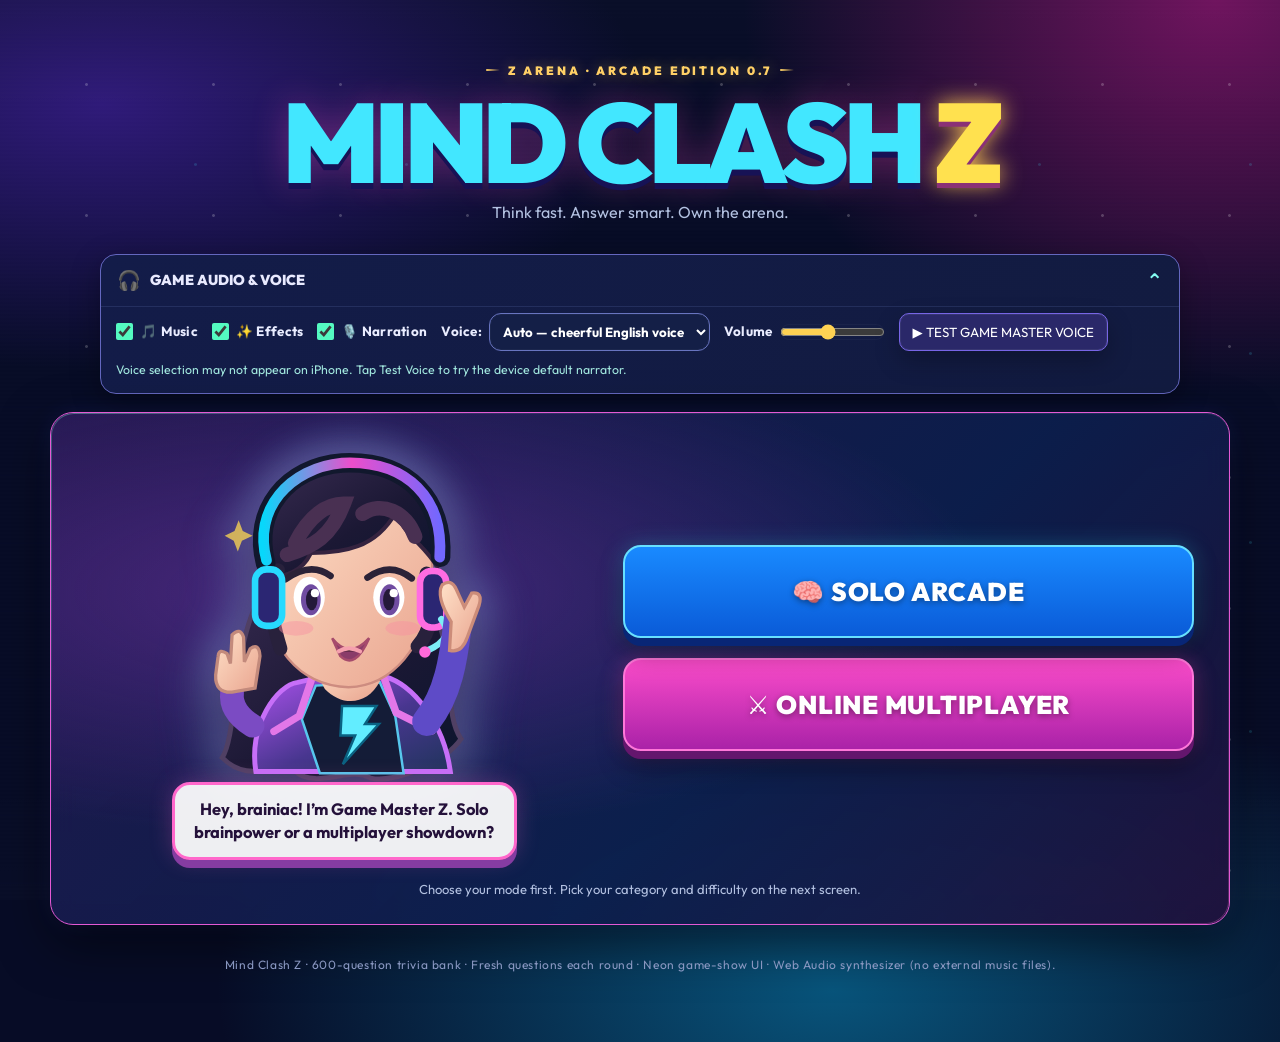
==== commit 062a7eb1: "Compact solo question screen and include closable answer-and-leaderboard popup" ====
--- a/index.html
+++ b/index.html
@@ -1,191 +1,28 @@
 <!DOCTYPE html><html lang="en"><head><meta charset="UTF-8"><meta name="viewport" content="width=device-width,initial-scale=1"><title>Mind Clash Z — Quiz Arena</title><style>
 :root{color-scheme:dark;--bg:#060816;--bg2:#0d1230;--panel:#0d1630cc;--panel2:#131f43f2;--line:#3b4f87;--mint:#7dffd8;--cyan:#61e9ff;--purple:#b594ff;--pink:#ff6fd8;--gold:#ffd166;--red:#ff5f91;--ink:#f7fbff;--muted:#b3c1e1;--shadow:0 0 0 1px #ffffff0b,inset 0 0 0 1px #ffffff08,0 18px 45px #00000066,0 0 32px #6c6cff24}*{box-sizing:border-box}html,body{min-height:100%}body{margin:0;color:var(--ink);font-family:Inter,system-ui,Segoe UI,sans-serif;background:radial-gradient(circle at 15% 15%,#172859 0,#0c1430 24%,transparent 45%),radial-gradient(circle at 85% 10%,#38145a 0,#1a133d 22%,transparent 42%),radial-gradient(circle at 50% 85%,#0b5c63 0,#071527 28%,transparent 46%),linear-gradient(180deg,#030511,#07101f 34%,#050814 100%);position:relative;overflow-x:hidden}body:before,body:after{content:"";position:fixed;inset:0;pointer-events:none;z-index:-1}body:before{background:repeating-linear-gradient(90deg,#ffffff0a 0 1px,transparent 1px 60px),repeating-linear-gradient(0deg,#ffffff07 0 1px,transparent 1px 60px);opacity:.22}body:after{background:linear-gradient(180deg,#ffffff08 0,transparent 12%,transparent 88%,#ffffff08 100%),repeating-linear-gradient(180deg,#ffffff05 0 2px,transparent 2px 4px);mix-blend-mode:screen;opacity:.18}main{width:min(1180px,94vw);margin:auto;padding:30px 0 70px}.eyebrow{display:inline-flex;align-items:center;gap:8px;color:var(--gold);font-size:12px;letter-spacing:.24em;font-weight:900;text-transform:uppercase;text-shadow:0 0 14px #ffd16677}.eyebrow:before,.eyebrow:after{content:"";width:14px;height:2px;border-radius:999px;background:linear-gradient(90deg,var(--gold),transparent)}.mast{padding:10px 0 8px}.mast h1{font-size:clamp(3rem,8vw,6rem);letter-spacing:-.08em;margin:8px 0 4px;line-height:.92;text-shadow:0 0 18px #74a4ff33,0 0 38px #8b63ff22}.mast h1 span{color:var(--mint);text-shadow:0 0 15px #7dffd899,0 0 42px #7dffd855}.muted,.hint{color:var(--muted)}.hint{font-size:13px;line-height:1.5}.panel{position:relative;background:linear-gradient(160deg,#101a37d9,#0b1328ee 55%,#111a39f2);border:1px solid #4f67a4;border-radius:24px;padding:24px;margin:18px 0;box-shadow:var(--shadow);backdrop-filter:blur(8px);overflow:hidden}.panel:before{content:"";position:absolute;inset:0;border-radius:inherit;padding:1px;background:linear-gradient(135deg,#7dffd84f,transparent 25%,transparent 70%,#ff6fd847);-webkit-mask:linear-gradient(#000 0 0) content-box,linear-gradient(#000 0 0);-webkit-mask-composite:xor;mask-composite:exclude;pointer-events:none}.panel:after{content:"";position:absolute;inset:-60% auto auto -20%;width:220px;height:220px;border-radius:50%;background:radial-gradient(circle,#61e9ff24 0,transparent 65%);pointer-events:none}h2{margin:6px 0 15px;font-size:clamp(1.25rem,2vw,1.6rem);letter-spacing:-.02em}.grid{display:grid;grid-template-columns:repeat(2,minmax(0,1fr));gap:15px}.layout{display:grid;grid-template-columns:minmax(0,2fr) minmax(270px,1fr);gap:18px}.row{display:flex;align-items:center;justify-content:space-between;gap:12px;flex-wrap:wrap}.chip{position:relative;border:1px solid #5d73b6;background:linear-gradient(180deg,#1a2650,#131d3a);border-radius:999px;padding:7px 12px;color:#eff7ff;font-size:12px;font-weight:850;letter-spacing:.05em;text-transform:uppercase;box-shadow:inset 0 0 0 1px #ffffff10,0 0 18px #7e5cff22}.chip#phase{color:var(--gold);border-color:#ad8c36;box-shadow:inset 0 0 0 1px #ffffff10,0 0 18px #ffd16633}select,input,button{font:inherit}select,input{width:100%;border:1px solid #5a6fae;background:linear-gradient(180deg,#071222,#0c1730);color:#fff;border-radius:12px;padding:13px 14px;margin:6px 0 10px;box-shadow:inset 0 0 0 1px #ffffff08}select:focus,input:focus{outline:none;border-color:var(--cyan);box-shadow:0 0 0 3px #61e9ff22,0 0 18px #61e9ff22}label{color:#dce5ff;font-size:13px;font-weight:700;letter-spacing:.02em}button{cursor:pointer;background:linear-gradient(180deg,#1d2f5f,#132142);color:#fff;border:1px solid #6279bb;border-radius:14px;padding:14px 16px;transition:transform .12s ease,box-shadow .15s ease,border-color .15s ease,background .15s ease;box-shadow:0 10px 24px #00000040,inset 0 0 0 1px #ffffff10;position:relative;overflow:hidden}button:hover:not(:disabled){transform:translateY(-1px) scale(1.01);border-color:var(--cyan);box-shadow:0 0 0 1px #61e9ff33,0 12px 30px #00000045,0 0 18px #61e9ff2c}button:active:not(:disabled){transform:translateY(1px) scale(.995)}button:disabled{opacity:.55;cursor:default}.primary{background:linear-gradient(90deg,var(--mint),var(--cyan));color:#07151f;border-color:transparent;font-weight:950;text-align:center;letter-spacing:.08em;text-transform:uppercase;box-shadow:0 10px 28px #38ffd14f,0 0 24px #61e9ff33}.primary:hover:not(:disabled){background:linear-gradient(90deg,#a6ffe9,#8ef0ff);color:#04131a}.wide{width:100%;margin-top:12px;text-align:center}.options{display:grid;grid-template-columns:repeat(2,1fr);gap:12px;margin:18px 0}.option{text-align:left;min-height:74px;display:flex;align-items:center;gap:10px;font-weight:700;background:linear-gradient(180deg,#182756,#111d40)}.option strong{display:grid;place-items:center;width:34px;height:34px;border-radius:10px;background:linear-gradient(180deg,#5b6cff,#8d70ff);color:#fff;box-shadow:0 0 15px #8d70ff40;margin-right:0;flex:0 0 auto}.option.picked{border:2px solid var(--purple);background:linear-gradient(180deg,#372d63,#24224d);box-shadow:0 0 0 1px #c29eff22,0 0 24px #8d70ff26}.option.correct{border:2px solid var(--mint);background:linear-gradient(180deg,#123f47,#0e2f36)}.option.wrong{border:2px solid var(--red);background:linear-gradient(180deg,#4e1f39,#36172b)}.hidden{display:none!important}.timer{font-size:38px;font-variant-numeric:tabular-nums;font-family:"Arial Black",Inter,sans-serif;font-weight:950;color:var(--mint);text-shadow:0 0 18px #7dffd866,0 0 40px #61e9ff33;letter-spacing:.03em}.track{height:12px;border-radius:999px;background:#29365b;overflow:hidden;margin:15px 0;box-shadow:inset 0 0 0 1px #ffffff08}.track>div{height:100%;width:100%;background:linear-gradient(90deg,var(--pink),var(--purple),var(--cyan),var(--mint));background-size:200% 100%;animation:flow 2.4s linear infinite;transition:width .25s}.leader-row{display:flex;justify-content:space-between;gap:12px;padding:12px 14px;border:1px solid #374a7e;border-radius:14px;margin-bottom:10px;background:linear-gradient(180deg,#14234b,#0f1b38)}.leader-row:first-child{border-color:#b59539;box-shadow:0 0 0 1px #ffd16622,0 0 18px #ffd16624;background:linear-gradient(180deg,#2a2340,#181b39)}.leader-row:last-child{margin-bottom:0}.leader-row b{color:var(--mint)}.count-row{margin:15px 0}.count-head{display:flex;justify-content:space-between;gap:12px;color:#ecf3ff;font-size:13px;margin-bottom:6px}.count-track{height:14px;background:linear-gradient(180deg,#202d50,#17213c);border-radius:999px;overflow:hidden;box-shadow:inset 0 0 0 1px #ffffff0b}.count-fill{height:100%;background:linear-gradient(90deg,#ff6fd8,#8d70ff,#61e9ff);box-shadow:0 0 20px #8d70ff45;transition:width .3s}.reveal-votes{text-align:left;margin:20px 0;padding:18px;border:1px solid #556db4;border-radius:18px;background:linear-gradient(180deg,#0f1a34,#0a1327);box-shadow:inset 0 0 0 1px #ffffff07}.reveal-votes h3{margin:0 0 8px;font-size:14px;letter-spacing:.12em;color:var(--gold)}.reveal-votes .count-row{margin:12px 0}.reveal-votes .count-row.is-correct .count-fill{background:linear-gradient(90deg,#34ffc4,#61e9ff)}.reveal-votes .count-row.is-correct .count-head strong{color:var(--mint)}.category-art{height:180px;border-radius:20px;background:radial-gradient(circle at 20% 20%,#5b7be2,#33276c 40%,#121c39 78%);display:flex;align-items:center;justify-content:center;position:relative;overflow:hidden;margin:17px 0;border:1px solid #5971b6;box-shadow:inset 0 0 0 1px #ffffff12,0 0 24px #6e7dff26}.category-art:before,.category-art:after{content:"";position:absolute;border-radius:50%;border:1px solid #ffffff20}.category-art:before{width:170px;height:170px;transform:translate(-145px,-80px)}.category-art:after{width:240px;height:240px;transform:translate(148px,88px)}.category-art .scan{display:none}.category-art:lang(en){speak:none}.category-art:before{box-shadow:0 0 30px #61e9ff10}.category-art::selection{background:transparent}.category-art > *{position:relative;z-index:1}.category-art::marker{display:none}.art-emoji{font-size:84px;filter:drop-shadow(0 12px 18px #0008) drop-shadow(0 0 22px #a98cff55);animation:floaty 3.8s ease-in-out infinite}.art-title{position:absolute;bottom:10px;right:16px;color:#ecf5ff;font-weight:900;font-size:11px;letter-spacing:.16em;text-transform:uppercase;text-shadow:0 0 12px #000000aa}.reveal{position:fixed;inset:0;background:radial-gradient(circle at 50% 20%,#1e215ecc,#0a0d1eea 55%,#02030bdd);z-index:30;overflow-y:auto;display:grid;place-items:center;padding:20px;backdrop-filter:blur(6px)}.reveal-card{width:min(780px,100%);background:linear-gradient(180deg,#172754,#0d1630 55%,#101c3b);border:1px solid #728ae0;border-radius:28px;padding:28px;box-shadow:0 0 0 1px #ffffff10,0 25px 90px #000b,0 0 42px #7d5cff30;text-align:center;animation:popin .28s ease}.reveal-card .category-art{height:205px}.reveal-card h2{font-size:clamp(28px,5vw,42px);margin:13px 0}.answer{font-size:clamp(22px,5vw,36px);font-weight:950;color:var(--mint);text-shadow:0 0 18px #7dffd855}.trivia{padding:16px 18px;border-radius:16px;background:linear-gradient(180deg,#213865,#192b50);color:#eef5ff;line-height:1.6;text-align:left;border:1px solid #4f67a6;box-shadow:inset 0 0 0 1px #ffffff0a}.settings{display:flex;gap:18px;flex-wrap:wrap;margin:10px 0}.settings label{display:flex;gap:8px;align-items:center;background:#111b34;padding:10px 12px;border-radius:999px;border:1px solid #3b4f87;box-shadow:inset 0 0 0 1px #ffffff08}.settings input{width:auto;margin:0;accent-color:var(--mint)}.metric{font-size:35px;font-weight:950;color:var(--mint)}footer{font-size:12px;color:#aab8d8;margin-top:32px;text-align:center;letter-spacing:.05em}#question{line-height:1.25;margin:12px 0;font-size:clamp(22px,3vw,32px);text-shadow:0 0 16px #00000033}#error{font-weight:700}.pulse{animation:pulse 1.2s infinite}@keyframes flow{0%{background-position:0 0}100%{background-position:200% 0}}@keyframes floaty{0%,100%{transform:translateY(0)}50%{transform:translateY(-6px)}}@keyframes pulse{0%,100%{box-shadow:0 0 0 0 #61e9ff00}50%{box-shadow:0 0 0 8px #61e9ff22}}@keyframes popin{0%{transform:scale(.96);opacity:.25}100%{transform:scale(1);opacity:1}}@media(max-width:750px){.layout,.grid{grid-template-columns:1fr}.panel{padding:18px}.options{grid-template-columns:1fr}.mast h1{font-size:3.7rem}.timer{font-size:32px}.leader-row{padding:11px 12px}}
-select{color-scheme:dark;background:#101b39;color:#f7fbff}select option{background:#101b39;color:#f7fbff}select option:checked{background:#304577;color:#fff}.modeLink{display:block;text-align:center;color:#92ebff;margin-top:12px;font-weight:800}.question-intro{padding:12px 14px;color:#ffe2a1;background:#242140;border:1px solid #62558e;border-radius:12px;margin:14px 0 8px;line-height:1.45}.answer-actions{display:flex;justify-content:flex-end;margin-top:8px}.submit-answer{min-width:200px}.submit-answer:disabled{opacity:.4}.intro-overlay{position:fixed;inset:0;display:grid;place-items:center;background:#06091ad6;backdrop-filter:blur(22px);z-index:100;text-align:center;padding:20px}.intro-inner{max-width:900px}.intro-kicker{font-size:clamp(19px,3vw,28px);color:#ffd166;letter-spacing:.16em}.intro-count{font-weight:1000;font-size:clamp(86px,23vw,210px);color:#7dffd8;line-height:1.1;text-shadow:0 0 40px #45f9d3;animation:popin .3s ease}.intro-battle{font-size:clamp(32px,7vw,75px);font-weight:1000;color:#fff;text-shadow:0 0 35px #ff70df}.reveal-feedback{margin:12px 0;border:1px solid #6275b7;background:#19284b;border-radius:15px;padding:12px 15px;text-align:left}.feedback-line{padding:6px 0}.confetti-layer{position:fixed;inset:0;z-index:105;overflow:hidden;pointer-events:none}.confetti-piece{position:absolute;top:-22px;width:10px;height:17px;animation:confetti-fall 2.6s cubic-bezier(.25,.6,.35,1) forwards}@keyframes confetti-fall{to{transform:translate(var(--dx),110vh) rotate(var(--rot));opacity:0}}@media(prefers-reduced-motion:reduce){.confetti-piece{animation-duration:.3s}.intro-count{animation:none}}.mode-choices{display:grid;grid-template-columns:1fr 1fr;gap:14px;margin:22px 0}.mode-choices>*{min-height:115px;display:grid;place-items:center;font-weight:950;font-size:1.2rem;text-decoration:none;border-radius:18px;border:2px solid #667bd1;color:white;background:linear-gradient(145deg,#233875,#14264d);cursor:pointer}.mode-choices>*:last-child{background:linear-gradient(145deg,#63217c,#a11e7b)}.mode-choices>*:hover{transform:translateY(-3px);box-shadow:0 0 30px #8f8aff80}.master-intro{display:flex;align-items:center;gap:15px;margin:14px 0}.master-avatar{width:118px;min-width:118px;filter:drop-shadow(0 0 18px #67ebff75)}.master-avatar svg{width:100%;height:auto}.master-says{padding:14px;background:#192a50;border:1px solid #627fbb;border-radius:18px;font-weight:700;line-height:1.4}.question-illustration{max-height:210px;overflow:hidden;margin:12px 0;border-radius:16px}.question-illustration svg{width:100%;height:160px;display:block;object-fit:cover}.topic-picture{display:flex;align-items:center;justify-content:center;gap:16px;background:linear-gradient(125deg,#352569,#0a5260);height:150px;border:1px solid #6475bf;border-radius:16px}.topic-picture span{font-size:65px}.topic-picture strong{letter-spacing:.18em;font-size:17px}.voice-bar{display:flex;gap:12px;align-items:center;flex-wrap:wrap;margin:12px 0}.voice-bar button{padding:9px 14px}.mode-back{margin:0 0 14px}.reveal-card .question-illustration svg{height:180px}@media(max-width:650px){.mode-choices{grid-template-columns:1fr}.master-avatar{width:88px;min-width:88px}}</style><link rel="stylesheet" href="./arcade.css?v=8"></head><body><main><header class="mast"><div class="eyebrow">Z ARENA · ARCADE EDITION 0.7</div><h1>MIND CLASH <span>Z</span></h1><div class="muted">Think fast. Answer smart. Own the arena.</div></header><div id="audioConsole" class="audio-console"></div>
-<section class="panel" id="modeHome"><div class="master-intro"><div id="homeMascot"></div><div class="master-says">Hey, brainiac! I’m Game Master Z. Solo brainpower or a multiplayer showdown?</div></div><div class="mode-choices"><button id="homeSolo">🧠 SOLO ARCADE</button><a href="./multiplayer.html">⚔️ ONLINE MULTIPLAYER</a></div><p class="hint">Choose your mode first. Pick your category and difficulty on the next screen.</p></section><section class="panel hidden" id="setup"><button class="mode-back" id="backSetup">← BACK TO MODES</button><h2>Set up your battle</h2><div class="grid"><div><label for="mode">Game mode</label><select id="mode"><option value="solo">Solo Challenge</option><option value="duel">Local 1v1 · same device</option></select></div><div><label for="cat">Category</label><select id="cat"></select></div><div><label for="difficulty">Difficulty</label><select id="difficulty"><option value="random">Random Mix · Mystery Difficulty (includes Super Hard ×2)</option><option value="easy">Easy only</option><option value="medium">Medium only</option><option value="hard">Hard only</option><option value="superhard">Super Hard only · 2× points</option></select></div><div><label for="rounds">Questions per match</label><select id="rounds"><option value="2">2 questions</option><option value="5" selected>5 questions</option><option value="8">8 questions</option><option value="10">10 questions</option><option value="15">15 questions</option></select><p class="hint" id="soloCount"></p></div><div><label for="p1">Player 1</label><input id="p1" value="Player Z" maxlength="22"></div><div id="p2box" class="hidden"><label for="p2">Player 2</label><input id="p2" value="Challenger" maxlength="22"></div></div><div class="settings"><label><input id="music" type="checkbox" checked> Background music</label><label><input id="sfx" type="checkbox" checked> Sound effects</label><label><input id="voice" type="checkbox" checked> Game Master reads questions aloud</label></div><p class="hint">Local 1v1: players take turns answering the same question. Live vote totals are based only on actual submitted answers. No simulated votes. Super Hard doubles base and speed points. Images are illustrated category artwork; no internet required.</p><button class="primary wide" id="start">ENTER THE ARENA →</button><p id="error" style="color:var(--red)" role="alert"></p><a class="modeLink" href="./multiplayer.html">🌐 SWITCH TO ONLINE MULTIPLAYER →</a></section>
+select{color-scheme:dark;background:#101b39;color:#f7fbff}select option{background:#101b39;color:#f7fbff}select option:checked{background:#304577;color:#fff}.modeLink{display:block;text-align:center;color:#92ebff;margin-top:12px;font-weight:800}.question-intro{padding:12px 14px;color:#ffe2a1;background:#242140;border:1px solid #62558e;border-radius:12px;margin:14px 0 8px;line-height:1.45}.answer-actions{display:flex;justify-content:flex-end;margin-top:8px}.submit-answer{min-width:200px}.submit-answer:disabled{opacity:.4}.intro-overlay{position:fixed;inset:0;display:grid;place-items:center;background:#06091ad6;backdrop-filter:blur(22px);z-index:100;text-align:center;padding:20px}.intro-inner{max-width:900px}.intro-kicker{font-size:clamp(19px,3vw,28px);color:#ffd166;letter-spacing:.16em}.intro-count{font-weight:1000;font-size:clamp(86px,23vw,210px);color:#7dffd8;line-height:1.1;text-shadow:0 0 40px #45f9d3;animation:popin .3s ease}.intro-battle{font-size:clamp(32px,7vw,75px);font-weight:1000;color:#fff;text-shadow:0 0 35px #ff70df}.reveal-feedback{margin:12px 0;border:1px solid #6275b7;background:#19284b;border-radius:15px;padding:12px 15px;text-align:left}.feedback-line{padding:6px 0}.confetti-layer{position:fixed;inset:0;z-index:105;overflow:hidden;pointer-events:none}.confetti-piece{position:absolute;top:-22px;width:10px;height:17px;animation:confetti-fall 2.6s cubic-bezier(.25,.6,.35,1) forwards}@keyframes confetti-fall{to{transform:translate(var(--dx),110vh) rotate(var(--rot));opacity:0}}@media(prefers-reduced-motion:reduce){.confetti-piece{animation-duration:.3s}.intro-count{animation:none}}.mode-choices{display:grid;grid-template-columns:1fr 1fr;gap:14px;margin:22px 0}.mode-choices>*{min-height:115px;display:grid;place-items:center;font-weight:950;font-size:1.2rem;text-decoration:none;border-radius:18px;border:2px solid #667bd1;color:white;background:linear-gradient(145deg,#233875,#14264d);cursor:pointer}.mode-choices>*:last-child{background:linear-gradient(145deg,#63217c,#a11e7b)}.mode-choices>*:hover{transform:translateY(-3px);box-shadow:0 0 30px #8f8aff80}.master-intro{display:flex;align-items:center;gap:15px;margin:14px 0}.master-avatar{width:118px;min-width:118px;filter:drop-shadow(0 0 18px #67ebff75)}.master-avatar svg{width:100%;height:auto}.master-says{padding:14px;background:#192a50;border:1px solid #627fbb;border-radius:18px;font-weight:700;line-height:1.4}.question-illustration{max-height:210px;overflow:hidden;margin:12px 0;border-radius:16px}.question-illustration svg{width:100%;height:160px;display:block;object-fit:cover}.topic-picture{display:flex;align-items:center;justify-content:center;gap:16px;background:linear-gradient(125deg,#352569,#0a5260);height:150px;border:1px solid #6475bf;border-radius:16px}.topic-picture span{font-size:65px}.topic-picture strong{letter-spacing:.18em;font-size:17px}.voice-bar{display:flex;gap:12px;align-items:center;flex-wrap:wrap;margin:12px 0}.voice-bar button{padding:9px 14px}.mode-back{margin:0 0 14px}.reveal-card .question-illustration svg{height:180px}@media(max-width:650px){.mode-choices{grid-template-columns:1fr}.master-avatar{width:88px;min-width:88px}}#play #questionArt,#play #questionIllustration{display:none!important}
+#play .master-avatar{width:60px;min-width:60px}
+#play .master-says{font-size:13px;padding:8px 10px}
+#play #questionIntro{font-size:12px;padding:6px 9px}
+#play .panel{margin:10px 0}
+#soloRevealBoard{margin:8px 0;text-align:left;max-height:190px;overflow:auto}
+#soloRevealBoard .leader-row{padding:5px 9px}
+.solo-reveal-close{display:block;margin-left:auto;font-size:12px;padding:7px 12px}
+@media(max-width:650px){#play .layout{grid-template-columns:1fr}}
+</style><link rel="stylesheet" href="./arcade.css?v=8"></head><body><main><header class="mast"><div class="eyebrow">Z ARENA · ARCADE EDITION 0.7</div><h1>MIND CLASH <span>Z</span></h1><div class="muted">Think fast. Answer smart. Own the arena.</div></header><div id="audioConsole" class="audio-console"></div>
+<section class="panel" id="modeHome"><div class="master-intro"><div id="homeMascot"></div><div class="master-says">Hey, brainiac! I’m Game Master Z. Solo brainpower or a multiplayer showdown?</div></div><div class="mode-choices"><button id="homeSolo">🧠 SOLO ARCADE</button><a href="./multiplayer.html?v=20261009b">⚔️ ONLINE MULTIPLAYER</a></div><p class="hint">Choose your mode first. Pick your category and difficulty on the next screen.</p></section><section class="panel hidden" id="setup"><button class="mode-back" id="backSetup">← BACK TO MODES</button><h2>Set up your battle</h2><div class="grid"><div><label for="mode">Game mode</label><select id="mode"><option value="solo">Solo Challenge</option><option value="duel">Local 1v1 · same device</option></select></div><div><label for="cat">Category</label><select id="cat"></select></div><div><label for="difficulty">Difficulty</label><select id="difficulty"><option value="random">Random Mix · Mystery Difficulty (includes Super Hard ×2)</option><option value="easy">Easy only</option><option value="medium">Medium only</option><option value="hard">Hard only</option><option value="superhard">Super Hard only · 2× points</option></select></div><div><label for="rounds">Questions per match</label><select id="rounds"><option value="2">2 questions</option><option value="5" selected>5 questions</option><option value="8">8 questions</option><option value="10">10 questions</option><option value="15">15 questions</option></select><p class="hint" id="soloCount"></p></div><div><label for="p1">Player 1</label><input id="p1" value="Player Z" maxlength="22"></div><div id="p2box" class="hidden"><label for="p2">Player 2</label><input id="p2" value="Challenger" maxlength="22"></div></div><div class="settings"><label><input id="music" type="checkbox" checked> Background music</label><label><input id="sfx" type="checkbox" checked> Sound effects</label><label><input id="voice" type="checkbox" checked> Game Master reads questions aloud</label></div><p class="hint">Local 1v1: players take turns answering the same question. Live vote totals are based only on actual submitted answers. No simulated votes. Super Hard doubles base and speed points. Images are illustrated category artwork; no internet required.</p><button class="primary wide" id="start">ENTER THE ARENA →</button><p id="error" style="color:var(--red)" role="alert"></p><a class="modeLink" href="./multiplayer.html?v=20261009b">🌐 SWITCH TO ONLINE MULTIPLAYER →</a></section>
 <div class="row hidden" id="gameControls"><button id="backBtn">← BACK TO MENU</button><button id="pauseBtn">⏸ PAUSE</button><button id="quitBtn">QUIT GAME</button></div><div class="layout hidden" id="play"><section class="panel"><div class="row"><span class="chip" id="phase"></span><span class="chip" id="progress"></span><span class="timer" id="timer">15s</span></div><div class="track"><div id="clockBar"></div></div><div class="master-intro"><div id="questionMascot"></div><div class="master-says" id="masterLine">The arena is ready. Listen closely!</div></div><div class="voice-bar"><button id="speakQuestion">🔊 REPLAY QUESTION</button><span class="hint">Voice uses your browser's speech engine.</span></div><div class="category-art" id="questionArt"><span class="art-emoji" id="questionEmoji">🧠</span><span class="art-title" id="artLabel"></span></div><div class="row"><span class="chip" id="categoryTag"></span><span class="chip" id="turn"></span></div><div id="questionIllustration" class="question-illustration"></div><div class="question-intro" id="questionIntro"></div><h2 id="question"></h2><div id="options" class="options"></div><div class="answer-actions"><button class="primary submit-answer" id="submitAnswer" disabled>SUBMIT ANSWER →</button></div><p class="hint" id="waiting" aria-live="polite"></p></section><aside><div class="panel hidden" id="livePanel"><h2>Answer Breakdown</h2><p class="hint">Actual votes on the current question</p><div id="voteBars"></div><p id="voteTotal" class="hint" aria-live="polite"></p></div><div class="panel"><h2>Leaderboard</h2><div id="leader"></div><p class="hint">Updates after each answer reveal</p></div></aside></div>
 <section class="panel hidden" id="results"><h2 id="winner"></h2><p id="summary" class="muted"></p><div id="finalBoard"></div><button class="primary wide" id="again">PLAY AGAIN</button><p class="hint">Online room codes, genuine remote player votes, server leaderboards and synced screens require a connected multiplayer backend.</p></section>
-<div id="reveal" class="reveal hidden" role="dialog" aria-modal="true" aria-labelledby="revealHeading"><div class="reveal-card"><div class="eyebrow" id="revealPrelude">ANSWER REVEAL</div><h2 id="revealHeading">The correct answer is…</h2><div id="revealAnswer" class="hidden"><div class="category-art"><span id="revealEmoji" class="art-emoji"></span><span class="art-title" id="revealCategory"></span></div><div class="answer" id="correctAnswer"></div><div id="revealIllustration" class="question-illustration"></div><p id="answerStats" class="muted"></p><div id="playerFeedback" class="reveal-feedback"></div><section class="reveal-votes" aria-label="Answer distribution"><h3>HOW EVERYONE ANSWERED</h3><p id="revealVoteTotal" class="hint"></p><div id="revealVoteBars"></div></section><div class="trivia"><strong>💡 WHY THAT ANSWER?</strong><div id="triviaText"></div></div><button class="primary wide" id="continue">NEXT QUESTION →</button></div></div></div>
-<div id="introOverlay" class="intro-overlay hidden" aria-live="polite"><div class="intro-inner"><div class="intro-kicker" id="introKicker">READY?</div><div class="intro-count" id="introCount">3</div><div class="intro-battle hidden" id="introBattle">BATTLE OF THE BRAINS BEGINS!</div></div></div><div id="confettiLayer" class="confetti-layer hidden" aria-hidden="true"></div><footer>Mind Clash Z · Arcade-style offline prototype · Expanded trivia sample bank · Neon game-show UI · Web Audio synthesizer (no external music files).</footer></main><script src="./explanations.js"></script><script src="./mascot.js"></script><script src="./audio.js"></script><script src="./audio-ui.js?v=8"></script><script src="./question-rotation.js?v=1"></script><script>
+<div id="reveal" class="reveal hidden" role="dialog" aria-modal="true" aria-labelledby="revealHeading"><div class="reveal-card"><div class="eyebrow" id="revealPrelude">ANSWER REVEAL</div><h2 id="revealHeading">The correct answer is…</h2><div id="revealAnswer" class="hidden"><div class="category-art"><span id="revealEmoji" class="art-emoji"></span><span class="art-title" id="revealCategory"></span></div><div class="answer" id="correctAnswer"></div><div id="revealIllustration" class="question-illustration"></div><p id="answerStats" class="muted"></p><div id="playerFeedback" class="reveal-feedback"></div><section class="reveal-votes" aria-label="Answer distribution"><h3>HOW EVERYONE ANSWERED</h3><p id="revealVoteTotal" class="hint"></p><div id="revealVoteBars"></div></section><div class="trivia"><strong>💡 WHY THAT ANSWER?</strong><div id="triviaText"></div></div><div class="trivia"><strong>🏆 LIVE LEADERBOARD</strong><div id="soloRevealBoard"></div></div><button class="primary wide" id="continue">NEXT QUESTION →</button><button class="solo-reveal-close" id="closeSoloReveal">✕ CLOSE & CONTINUE</button></div></div></div>
+<div id="introOverlay" class="intro-overlay hidden" aria-live="polite"><div class="intro-inner"><div class="intro-kicker" id="introKicker">READY?</div><div class="intro-count" id="introCount">3</div><div class="intro-battle hidden" id="introBattle">BATTLE OF THE BRAINS BEGINS!</div></div></div><div id="confettiLayer" class="confetti-layer hidden" aria-hidden="true"></div><footer>Mind Clash Z · 600-question trivia bank · Fresh questions each round · Neon game-show UI · Web Audio synthesizer (no external music files).</footer></main><script src="./explanations.js"></script><script src="./mascot.js"></script><script src="./audio.js"></script><script src="./audio-ui.js?v=8"></script><script src="./question-rotation.js?v=20261009c"></script><script type="module">
 'use strict';
-// Each row: category, difficulty, question, [A,B,C,D], correct index, trivia fact.
-const RAW=[
-['Philippines','easy','What is the capital of the Philippines?',['Manila','Cebu City','Davao City','Quezon City'],0,'Manila has been the national capital since the Spanish colonial era.'],
-['Philippines','easy','Which island group includes Cebu?',['Visayas','Luzon','Mindanao','Palawan'],0,'Cebu is in the Central Visayas region.'],
-['Philippines','medium','When was Philippine independence from Spain declared?',['1898','1901','1946','1986'],0,'The declaration was made in Kawit, Cavite, on June 12, 1898.'],
-['Philippines','medium','Who was known as the “Great Plebeian”?',['Manuel Quezon','Andrés Bonifacio','Ramon Magsaysay','Emilio Aguinaldo'],1,'Bonifacio co-founded the Katipunan, which challenged Spanish rule.'],
-['Philippines','hard','Which treaty ended the Spanish-American War?',['Treaty of Paris','Treaty of Manila','Treaty of Tordesillas','Treaty of Washington'],0,'The 1898 Treaty of Paris transferred control of the Philippines from Spain to the United States.'],
-['Philippines','hard','Historians generally consider the Code of Kalantiaw to be what?',['A fabrication','A Spanish decree','A confirmed medieval law','A U.S. statute'],0,'Historian William Henry Scott helped demonstrate that the supposed code lacked credible historical evidence.'],
-['K-Drama','easy','Where is Yoon Se-ri from in Crash Landing on You?',['South Korea','North Korea','Japan','China'],0,'The romance follows a South Korean businesswoman who unexpectedly lands in North Korea.'],
-['K-Drama','easy','What is Woo Young-woo’s profession?',['Lawyer','Doctor','Detective','Teacher'],0,'Extraordinary Attorney Woo premiered in 2022.'],
-['K-Drama','medium','Who played Do Jung-woo in Awaken (2020)?',['Namkoong Min','Lee Je-hoon','Ji Sung','Kim Nam-gil'],0,'Awaken combines criminal investigation with a mystery linked to the White Night Village.'],
-['K-Drama','medium','What is the revenge taxi company called in Taxi Driver?',['Rainbow Taxi','Black Taxi','Golden Cab','Bluebird Taxi'],0,'The company carries out secret missions for people seeking justice.'],
-['K-Drama','hard','Who directed the South Korean film Oldboy (2003)?',['Park Chan-wook','Bong Joon-ho','Kim Jee-woon','Hong Sang-soo'],0,'Oldboy is the middle installment in Park Chan-wook’s Vengeance Trilogy.'],
-['K-Drama','hard','Which drama features prosecutor Hwang Si-mok?',['Stranger','Signal','Beyond Evil','Mouse'],0,'Stranger, also known as Secret Forest, stars Cho Seung-woo.'],
-['History','easy','Which civilization built the pyramids at Giza?',['Ancient Egyptians','Ancient Romans','Aztecs','Persians'],0,'The Great Pyramid was built during the Fourth Dynasty.'],
-['History','easy','Who first walked on the Moon?',['Neil Armstrong','Buzz Aldrin','Yuri Gagarin','John Glenn'],0,'Apollo 11 landed on the Moon in July 1969.'],
-['History','medium','In what year did the Berlin Wall fall?',['1989','1985','1991','1979'],0,'The opening of Berlin Wall checkpoints became a symbol of the Cold War’s end.'],
-['History','medium','Who first unified China as emperor?',['Qin Shi Huang','Kublai Khan','Sun Yat-sen','Wu Zetian'],0,'The Qin dynasty began the imperial era in 221 BCE.'],
-['History','hard','Which 1648 settlement ended the Thirty Years’ War?',['Peace of Westphalia','Treaty of Utrecht','Congress of Vienna','Treaty of Versailles'],0,'The treaties helped reshape the political order of Europe.'],
-['History','hard','Mansa Musa ruled which empire?',['Mali Empire','Songhai Empire','Ghana Empire','Benin Empire'],0,'His pilgrimage to Mecca became famous for its display of wealth.'],
-['World','easy','What was a central reason the United Nations was established in 1945?',['To promote international peace and cooperation','To replace all national governments','To introduce one currency worldwide','To govern every global election'],0,'After World War II, member states founded the UN to reduce conflict and create a forum for international cooperation.'],
-['World','easy','What is the currency of Japan?',['Yen','Won','Yuan','Baht'],0,'The yen has been Japan’s official currency since the nineteenth century.'],
-['World','medium','Where is the UN headquarters?',['New York City','Geneva','Paris','Vienna'],0,'The UN also maintains major offices in Geneva, Vienna and Nairobi.'],
-['World','medium','Which country has the largest population in Africa?',['Nigeria','Egypt','South Africa','Kenya'],0,'Nigeria is in West Africa and is home to hundreds of languages.'],
-['World','hard','What is the principal judicial organ of the UN?',['International Court of Justice','International Criminal Court','World Trade Organization','Permanent Court of Arbitration'],0,'The International Court of Justice sits in The Hague.'],
-['World','hard','Which country joined the UN in 2011?',['South Sudan','Montenegro','Timor-Leste','Eritrea'],0,'South Sudan became independent in 2011.'],
-['Geography','easy','What is Earth’s largest ocean?',['Pacific Ocean','Atlantic Ocean','Indian Ocean','Arctic Ocean'],0,'The Pacific covers more area than all Earth’s land combined.'],
-['Geography','easy','What mainly causes ocean tides on Earth?',['The gravitational pull of the Moon and Sun','The rotation of clouds above oceans','Changes in seawater temperature alone','The daily direction of ocean currents'],0,'The Moon drives most tidal variation through gravity, while the Sun also contributes; their alignment affects tidal range.'],
-['Geography','medium','What is the capital of New Zealand?',['Wellington','Auckland','Christchurch','Hamilton'],0,'Wellington sits near the southern tip of the North Island.'],
-['Geography','medium','The Andes lie along which continent?',['South America','Asia','Africa','Europe'],0,'The Andes run through several South American countries.'],
-['Geography','hard','Which strait separates Sumatra and Java?',['Sunda Strait','Malacca Strait','Luzon Strait','Bering Strait'],0,'The Sunda Strait is close to the volcanic island Anak Krakatau.'],
-['Geography','hard','Which country contains Transylvania?',['Romania','Hungary','Bulgaria','Serbia'],0,'Transylvania is a historical region in central Romania.'],
-['Science','easy','Why does Mars appear reddish in many photographs?',['Iron oxide dust on its surface','A sea of red liquid water','Constant planet-wide volcanic lava','A red ring surrounding the planet'],0,'Mars has iron-rich minerals that have oxidized, making much of its surface dust look rusty red.'],
-['Science','easy','What gas do plants take in during photosynthesis?',['Carbon dioxide','Oxygen','Nitrogen','Helium'],0,'Photosynthesis uses light energy to produce sugars.'],
-['Science','medium','What is the chemical symbol for potassium?',['K','P','Pt','Po'],0,'K comes from the Latin name kalium.'],
-['Science','medium','What is the SI unit of electric current?',['Ampere','Volt','Watt','Ohm'],0,'An ampere measures the rate of electric charge flow.'],
-['Science','hard','What organelle performs most aerobic respiration in human cells?',['Mitochondrion','Ribosome','Golgi apparatus','Nucleus'],0,'Mitochondria help generate ATP through oxidative phosphorylation.'],
-['Science','hard','Approximately how fast does light travel in vacuum?',['300,000 km/s','30,000 km/s','3,000 km/s','3,000,000 km/s'],0,'The defined value is exactly 299,792,458 metres per second.'],
-['Movies','easy','Why do filmmakers draw storyboards before shooting a scene?',['To plan shots and their sequence','To replace actors in the film','To record the final soundtrack','To certify the film rating'],0,'Storyboards map the composition and order of shots, helping directors plan the visual story before cameras roll.'],
-['Movies','easy','Who is the cowboy toy in Toy Story?',['Woody','Buzz','Rex','Slinky'],0,'Woody is voiced by Tom Hanks in the English-language films.'],
-['Movies','medium','Who directed Titanic (1997)?',['James Cameron','Steven Spielberg','Peter Jackson','Ridley Scott'],0,'Titanic won 11 Academy Awards.'],
-['Movies','medium','What is the fictional African country in Black Panther?',['Wakanda','Genosha','Latveria','Zamunda'],0,'Wakanda is home to the fictional metal vibranium.'],
-['Movies','hard','Which film won the first Academy Award for Best Animated Feature?',['Shrek','Spirited Away','Finding Nemo','The Incredibles'],0,'The award category debuted at the 74th Academy Awards.'],
-['Movies','hard','Who composed the score for The Good, the Bad and the Ugly?',['Ennio Morricone','John Williams','Hans Zimmer','Bernard Herrmann'],0,'Its main theme became one of the most recognizable Western film scores.'],
-['Music','easy','How many strings does a standard violin have?',['Four','Five','Six','Seven'],0,'Violin strings are normally tuned G, D, A and E.'],
-['Music','easy','What does a musical time signature tell the performer?',['Beats per measure and note value','The music genre and composer','How loudly to play every note','The song title and instrument'],0,'The top number indicates how many beats fit in a measure; the bottom number identifies the note value used to count the beat.'],
-['Music','medium','Which group recorded Dancing Queen?',['ABBA','Queen','Bee Gees','Fleetwood Mac'],0,'Dancing Queen was released in the 1970s.'],
-['Music','medium','Which term means gradually getting louder?',['Crescendo','Diminuendo','Staccato','Legato'],0,'Crescendo marks a rise in musical dynamics.'],
-['Music','hard','Which composer wrote The Rite of Spring?',['Igor Stravinsky','Claude Debussy','Gustav Mahler','Maurice Ravel'],0,'Its 1913 premiere in Paris is famous for the audience uproar.'],
-['Music','hard','What is the relative minor of C major?',['A minor','D minor','E minor','G minor'],0,'Relative major and minor keys use the same key signature.'],
-['Sports','easy','How many players are on the court for one basketball team?',['Five','Six','Seven','Eleven'],0,'Basketball teams can substitute players during play stoppages.'],
-['Sports','easy','Why does a badminton shuttlecock slow quickly after a hit?',['Its skirt creates strong air resistance','The net pulls it toward the ground','The court surface absorbs its speed','Its cork tip acts like a magnet'],0,'The open feathered or synthetic skirt creates drag, so a shuttlecock loses speed much faster than a smooth ball.'],
-['Sports','medium','How long is an Olympic swimming pool?',['50 metres','25 metres','75 metres','100 metres'],0,'Short-course competition pools measure 25 metres.'],
-['Sports','medium','How many points is a touchdown worth before conversion?',['Six','Five','Seven','Eight'],0,'American football allows extra-point and two-point conversion attempts.'],
-['Sports','hard','In tennis, what is the score called at 40–40?',['Deuce','Advantage','Love','Break point'],0,'A game normally requires a two-point margin after deuce.'],
-['Sports','hard','Which country hosted the first modern Olympics in 1896?',['Greece','France','United Kingdom','Italy'],0,'The first modern Olympic Games were held in Athens.'],
-['Technology','easy','What does USB stand for?',['Universal Serial Bus','Unified Storage Board','User Signal Bridge','Universal System Backup'],0,'USB is used for data connections and power delivery.'],
-['Technology','easy','Why is two-factor authentication safer than using only a password?',['It requires an additional verification factor','It makes every password longer','It permanently blocks all hackers','It hides all internet activity'],0,'An additional factor, such as a device-based code or security key, can protect an account even if its password has been stolen.'],
-['Technology','medium','What does HTML stand for?',['HyperText Markup Language','High Transfer Machine Language','Hyper Tool Mark Language','Home Text Management Layer'],0,'HTML structures web content; CSS handles much of its presentation.'],
-['Technology','medium','Which language is primarily used to style web pages?',['CSS','SQL','Python','Bash'],0,'CSS stands for Cascading Style Sheets.'],
-['Technology','hard','What does DNS primarily translate?',['Domain names to IP addresses','Images to text','Passwords to hashes','Files to databases'],0,'DNS lets browsers locate services by human-readable domain names.'],
-['Technology','hard','Which sorting algorithm has average O(n log n) time complexity?',['Merge sort','Bubble sort','Insertion sort','Selection sort'],0,'Merge sort recursively divides data and combines sorted pieces.'],
-['Food','easy','What gas makes yeast-leavened bread dough rise?',['Carbon dioxide','Oxygen','Nitrogen','Hydrogen'],0,'During fermentation, yeast produces carbon dioxide that becomes trapped in the dough, forming bubbles and expanding its volume.'],
-['Food','easy','Which grain is typically used for sushi rice?',['Rice','Barley','Quinoa','Oats'],0,'Sushi rice is seasoned with vinegar, sugar and salt.'],
-['Food','medium','What pastry is used in a classic éclair?',['Choux pastry','Puff pastry','Filo pastry','Shortcrust pastry'],0,'Choux pastry expands through steam during baking.'],
-['Food','medium','What gives traditional kimchi much of its fermented tang?',['Lactic acid bacteria','Baking soda','Distilled vinegar only','Yeast frosting'],0,'Lactic acid fermentation helps preserve the vegetables.'],
-['Food','hard','What does the Maillard reaction primarily involve?',['Amino compounds and reducing sugars','Salt and water','Alcohol and oil','Starch and ice'],0,'This series of reactions creates many browned-food flavors.'],
-['Food','hard','Which sauce is traditionally emulsified from egg yolks and clarified butter?',['Hollandaise','Béchamel','Velouté','Tomato sauce'],0,'Hollandaise is one of the classic French mother sauces.'],
-['Animals','easy','Which mammal can fly under its own power?',['Bat','Flying squirrel','Sugar glider','Colugo'],0,'Bats have wings formed from a membrane supported by long finger bones.'],
-['Animals','easy','How do many bats find insects while flying in darkness?',['By analyzing echoes of emitted sounds','By sensing Earth magnetic poles alone','By seeing ultraviolet patterns only','By detecting insects body heat only'],0,'Many insect-eating bats emit high-frequency calls and interpret returning echoes to locate obstacles and prey.'],
-['Animals','medium','What is a group of lions commonly called?',['Pride','Pack','Herd','School'],0,'Lion prides commonly include related females.'],
-['Animals','medium','What kind of animal is an axolotl?',['Amphibian','Reptile','Mammal','Fish'],0,'Axolotls are salamanders that retain aquatic juvenile traits as adults.'],
-['Animals','hard','What process lets some lizards regrow a lost tail?',['Regeneration','Metamorphosis','Moulting','Budding'],0,'Regrown tails typically differ structurally from original tails.'],
-['Animals','hard','Which taxonomic order includes whales and dolphins?',['Cetacea','Primates','Carnivora','Rodentia'],0,'Modern classification places cetaceans within the even-toed ungulate lineage.'],
-['Space','easy','What star is at the center of our solar system?',['The Sun','Sirius','Polaris','Betelgeuse'],0,'The Sun contains nearly all the mass of our solar system.'],
-['Space','easy','Which planet is famous for its prominent rings?',['Saturn','Venus','Mars','Mercury'],0,'All four giant planets have ring systems, but Saturn’s are especially visible.'],
-['Space','medium','What galaxy contains Earth?',['Milky Way','Andromeda','Triangulum','Whirlpool'],0,'The Milky Way is a barred spiral galaxy.'],
-['Space','medium','Which planet has the Great Red Spot?',['Jupiter','Uranus','Neptune','Mars'],0,'The Great Red Spot is a long-lived giant storm.'],
-['Space','hard','What type of star explosion can result from a white dwarf in a binary system?',['Type Ia supernova','Gamma-ray pulsar','Solar flare','Planetary transit'],0,'Type Ia supernovae have been useful in estimating cosmic distances.'],
-['Space','hard','What is the boundary around a black hole beyond which light cannot escape?',['Event horizon','Heliopause','Photosphere','Magnetopause'],0,'The event horizon is a causal boundary, not a solid surface.'],
-['Literature','easy','Who wrote Romeo and Juliet?',['William Shakespeare','Charles Dickens','Jane Austen','Mark Twain'],0,'The tragedy was written in the late sixteenth century.'],
-['Literature','easy','Who created Harry Potter?',['J. K. Rowling','Suzanne Collins','Rick Riordan','C. S. Lewis'],0,'The first Harry Potter novel was published in 1997.'],
-['Literature','medium','Which novel begins with “Call me Ishmael”?',['Moby-Dick','The Great Gatsby','Jane Eyre','Dracula'],0,'Herman Melville published Moby-Dick in 1851.'],
-['Literature','medium','Who wrote Pride and Prejudice?',['Jane Austen','Mary Shelley','Emily Brontë','George Eliot'],0,'The novel was first published in 1813.'],
-['Literature','hard','Which author wrote One Hundred Years of Solitude?',['Gabriel García Márquez','Mario Vargas Llosa','Jorge Luis Borges','Pablo Neruda'],0,'The novel is closely associated with magical realism.'],
-['Literature','hard','What is the fictional setting of George Orwell’s Animal Farm?',['A farm in England','A space station','A desert island','A medieval castle'],0,'The novella uses farm animals to explore political power and corruption.'],
-['Art','easy','Who painted the Mona Lisa?',['Leonardo da Vinci','Vincent van Gogh','Pablo Picasso','Claude Monet'],0,'The Mona Lisa is exhibited at the Louvre in Paris.'],
-['Art','easy','Which color results from mixing blue and yellow paint?',['Green','Orange','Purple','Pink'],0,'Traditional pigment mixing differs from mixing colored light.'],
-['Art','medium','Which artist painted The Starry Night?',['Vincent van Gogh','Edvard Munch','Paul Cézanne','Henri Matisse'],0,'Van Gogh painted it in 1889 while staying in Saint-Rémy.'],
-['Art','medium','Which art movement is associated with Claude Monet?',['Impressionism','Cubism','Surrealism','Futurism'],0,'The movement’s name came from Monet’s Impression, Sunrise.'],
-['Art','hard','Which artist produced the sculpture The Thinker?',['Auguste Rodin','Donatello','Michelangelo','Bernini'],0,'The Thinker originated as part of Rodin’s The Gates of Hell project.'],
-['Art','hard','Which painting technique uses pigments suspended in egg yolk?',['Egg tempera','Fresco','Encaustic','Oil glazing'],0,'Egg tempera was widely used before oil painting became dominant in Europe.'],
-['Mythology','easy','Who is the Greek god of the sea?',['Poseidon','Apollo','Ares','Hermes'],0,'Poseidon is often depicted carrying a trident.'],
-['Mythology','easy','Which Norse god is associated with thunder?',['Thor','Loki','Odin','Baldr'],0,'Thor’s hammer is called Mjölnir.'],
-['Mythology','medium','Who was the Greek goddess of wisdom?',['Athena','Hera','Aphrodite','Demeter'],0,'Athena was a patron deity of Athens.'],
-['Mythology','medium','In Greek myth, who flew too close to the Sun?',['Icarus','Perseus','Orpheus','Theseus'],0,'Icarus’s wax-bound wings melted after he ignored a warning.'],
-['Mythology','hard','What is the name of the world tree in Norse cosmology?',['Yggdrasil','Bifröst','Jötunheimr','Valhalla'],0,'Yggdrasil connects realms in Norse mythological tradition.'],
-['Mythology','hard','Which figure ferries souls across the river in Greek mythology?',['Charon','Cerberus','Hades','Thanatos'],0,'Charon traditionally requires a coin for passage.'],
-['Business','easy','What does CEO stand for?',['Chief Executive Officer','Chief Engineering Officer','Corporate Equity Owner','Client Engagement Operator'],0,'A CEO is usually responsible for an organization’s overall management.'],
-['Business','easy','What is revenue?',['Money earned from sales','Profit after all expenses','A business loan','A tax refund'],0,'Revenue and profit are different measures.'],
-['Business','medium','What does ROI stand for?',['Return on Investment','Rate of Inventory','Revenue over Interest','Record of Income'],0,'ROI relates returns to the cost of an investment.'],
-['Business','medium','What is a balance sheet primarily a snapshot of?',['Assets, liabilities and equity','Only annual sales','Only marketing spend','Only staff schedules'],0,'A balance sheet describes a company’s financial position at a point in time.'],
-['Business','hard','Which cost changes with production volume in the short run?',['Variable cost','Sunk cost','Fixed cost','Historical cost'],0,'Raw-material spending often varies with production output.'],
-['Business','hard','What does a current ratio compare?',['Current assets to current liabilities','Profit to revenue','Cash to share price','Debt to market size'],0,'This ratio is commonly used as a liquidity indicator.'],
-['Computers','easy','Which component displays images on a computer screen?',['Monitor','Keyboard','Microphone','Scanner'],0,'Monitors are output devices.'],
-['Computers','easy','What does CPU stand for?',['Central Processing Unit','Computer Power Utility','Central Program User','Control Peripheral Unit'],0,'The CPU executes instructions and coordinates many operations.'],
-['Computers','medium','Which memory is normally volatile?',['RAM','SSD','DVD','USB flash'],0,'Ordinary RAM loses stored information without power.'],
-['Computers','medium','Which data unit is typically eight bits?',['Byte','Nibble','Word','Packet'],0,'A byte conventionally contains eight bits in modern computing.'],
-['Computers','hard','What is the purpose of a cryptographic hash function?',['Create a fixed-size digest','Reverse encryption without keys','Increase clock speed','Compress video losslessly'],0,'Secure hashes are designed to make finding collisions computationally difficult.'],
-['Computers','hard','Which protocol establishes encrypted web connections in HTTPS?',['TLS','FTP','SMTP','DHCP'],0,'TLS helps authenticate servers and protect data in transit.'],
-['Nature','easy','What do bees commonly collect from flowers?',['Nectar','Sand','Salt','Clay'],0,'Bees also collect pollen as a protein source.'],
-['Nature','easy','What part of a tree usually absorbs water from soil?',['Roots','Flowers','Bark','Fruit'],0,'Root hairs increase the surface area for absorption.'],
-['Nature','medium','What is the process of water changing into vapor?',['Evaporation','Condensation','Precipitation','Freezing'],0,'Evaporation can happen below boiling temperature.'],
-['Nature','medium','What biome features permafrost and few trees?',['Tundra','Savanna','Rainforest','Temperate woodland'],0,'Permafrost is ground that remains frozen for at least two consecutive years.'],
-['Nature','hard','What term describes species found only in one geographic area?',['Endemic','Invasive','Migratory','Cosmopolitan'],0,'Endemism may make species particularly vulnerable to habitat change.'],
-['Nature','hard','What process converts atmospheric nitrogen into biologically useful compounds?',['Nitrogen fixation','Respiration','Transpiration','Denitrification'],0,'Some bacteria can fix nitrogen into ammonia.'],
-['Language','easy','Which language is primarily spoken in Brazil?',['Portuguese','Spanish','French','Italian'],0,'Brazil is the world’s largest Portuguese-speaking country.'],
-['Language','easy','What is the opposite of “ancient”?',['Modern','Antique','Historic','Aged'],0,'Antonyms are words with opposite meanings.'],
-['Language','medium','Which is a synonym for “meticulous”?',['Thorough','Careless','Hasty','Vague'],0,'Meticulous work shows careful attention to detail.'],
-['Language','medium','What is a word with the same spelling but different meaning called?',['Homograph','Antonym','Acronym','Suffix'],0,'Homographs can sometimes also have different pronunciations.'],
-['Language','hard','What figure of speech directly compares without “like” or “as”?',['Metaphor','Simile','Hyperbole','Alliteration'],0,'A metaphor identifies one thing as another for rhetorical effect.'],
-['Language','hard','What does “etymology” study?',['Word origins and histories','Sentence punctuation only','Speech volume','Alphabetical sorting'],0,'Etymology tracks how words develop and move between languages.'],
-['Gaming','easy','Which game features Creepers?',['Minecraft','Roblox','Fortnite','Among Us'],0,'Creepers are hostile mobs that can explode.'],
-['Gaming','easy','In chess, which piece moves in an L shape?',['Knight','Rook','Bishop','Queen'],0,'Knights can jump over pieces.'],
-['Gaming','medium','What shape do four blocks form in Tetris?',['Tetromino','Pentomino','Domino','Hexomino'],0,'Seven tetromino shapes are used in standard Tetris play.'],
-['Gaming','medium','Which company originally released the Nintendo Switch?',['Nintendo','Sony','Microsoft','Sega'],0,'The Nintendo Switch debuted in 2017.'],
-['Gaming','hard','In chess, what does en passant allow?',['A special pawn capture','A king to move twice','A bishop to castle','A rook to promote'],0,'En passant is only available immediately after the relevant two-square pawn advance.'],
-['Gaming','hard','What is the maximum number of distinct rotations of a square Tetris O-piece by appearance?',['One','Two','Three','Four'],0,'A square looks unchanged after quarter-turn rotations.'],
-["Philippines","superhard","Which Philippine president signed the 1973 Constitution into force?",["Ferdinand Marcos", "Carlos P. Garcia", "Ramon Magsaysay", "Diosdado Macapagal"],0,"The 1973 Constitution was proclaimed ratified during martial law."],
-["Philippines","superhard","Which precolonial script has been recognized as one of the traditional Philippine writing systems?",["Baybayin", "Hangul", "Katakana", "Devanagari"],0,"Baybayin was used in parts of the archipelago before Spanish colonization."],
-["K-Drama","superhard","Which writer created the Korean television series Signal (2016)?",["Kim Eun-hee", "Park Ji-eun", "Kim Eun-sook", "Noh Hee-kyung"],0,"Kim Eun-hee also wrote the drama Kingdom."],
-["K-Drama","superhard","Which historical era provides the primary setting for the drama Mr. Sunshine?",["Late Joseon", "Goryeo founding", "Unified Silla", "Japanese occupation of 1945"],0,"The drama follows characters amid the political turmoil before Japan annexed Korea."],
-["History","superhard","Which 1648 treaties are conventionally associated with the end of the Thirty Years’ War?",["Peace of Westphalia", "Treaty of Utrecht", "Treaty of Tordesillas", "Treaty of Paris 1763"],0,"The treaties were negotiated at Münster and Osnabrück."],
-["History","superhard","Which empire was ruled by Justinian I in the sixth century?",["Eastern Roman Empire", "Holy Roman Empire", "Ottoman Empire", "Carolingian Empire"],0,"Justinian commissioned the Corpus Juris Civilis."],
-["World","superhard","Which international court settles legal disputes between states with their consent?",["International Court of Justice", "International Criminal Court", "European Court of Human Rights", "Permanent Court of Arbitration only"],0,"The ICJ is the principal judicial organ of the United Nations."],
-["World","superhard","Which treaty established the European Economic Community?",["Treaty of Rome", "Treaty of Maastricht", "Treaty of Lisbon", "Treaty of Nice"],0,"The EEC was created in 1957."],
-["Geography","superhard","Which strait separates the islands of Sumatra and Java?",["Sunda Strait", "Strait of Malacca", "Lombok Strait", "Bering Strait"],0,"Krakatoa is located in the Sunda Strait."],
-["Geography","superhard","What is the deepest known oceanic trench?",["Mariana Trench", "Tonga Trench", "Java Trench", "Puerto Rico Trench"],0,"Challenger Deep lies within the Mariana Trench."],
-["Science","superhard","Which law relates the entropy of an isolated system to spontaneous processes?",["Second law of thermodynamics", "Boyle’s law", "Ohm’s law", "Kepler’s first law"],0,"The entropy of an isolated system does not decrease in a spontaneous process."],
-["Science","superhard","Which organelle contains its own DNA and carries out oxidative phosphorylation?",["Mitochondrion", "Golgi apparatus", "Lysosome", "Peroxisome"],0,"Mitochondria retain a small genome separate from nuclear DNA."],
-["Movies","superhard","Who directed the 1954 film Seven Samurai?",["Akira Kurosawa", "Yasujirō Ozu", "Kenji Mizoguchi", "Masaki Kobayashi"],0,"Seven Samurai influenced later ensemble action films."],
-["Movies","superhard","Which 2017 animated film was made entirely from hand-painted oil paintings?",["Loving Vincent","The Red Turtle","The Breadwinner","Song of the Sea"],0,"Loving Vincent brought Vincent van Gogh\u2019s paintings to life through thousands of individually painted frames."],
-["Music","superhard","Which composer wrote the opera The Magic Flute?",["Wolfgang Amadeus Mozart", "Richard Wagner", "Giuseppe Verdi", "Giacomo Puccini"],0,"The Magic Flute premiered in Vienna in 1791."],
-["Music","superhard","What is the interval between two pitches separated by six semitones called?",["Tritone", "Perfect fourth", "Major sixth", "Minor third"],0,"The tritone divides the octave into two equal halves."],
-["Sports","superhard","In snooker, how many points is the black ball worth?",["Seven", "Six", "Five", "Eight"],0,"Black is the highest-value color ball."],
-["Sports","superhard","In Olympic fencing, which weapon has the entire body as a valid target?",["Épée", "Foil", "Sabre", "Rapier"],0,"Épée uses the whole body as its valid target area."],
-["Technology","superhard","Which public-key cryptosystem is named after Rivest, Shamir and Adleman?",["RSA", "AES", "SHA-256", "Diffie–Hellman"],0,"RSA was publicly described in 1977."],
-["Technology","superhard","Which standard is used for mobile device near-field communication at very short range?",["NFC", "LTE", "DOCSIS", "VDSL"],0,"NFC enables contactless tags and payment taps."],
-["Food","superhard","What process gives browned bread crust its characteristic flavor through reactions between sugars and amino compounds?",["Maillard reaction", "Fermentation", "Gelatinization", "Emulsification"],0,"Maillard reactions produce many aroma and flavor compounds."],
-["Food","superhard","What is the main protein network formed in wheat dough through kneading?",["Gluten", "Casein", "Albumin", "Collagen"],0,"Glutenin and gliadin proteins contribute to gluten formation."],
-["Animals","superhard","Which mammalian order includes whales and dolphins?",["Cetacea", "Sirenia", "Carnivora", "Primates"],0,"Modern taxonomy groups cetaceans within even-toed ungulates."],
-["Animals","superhard","Which pigment molecule carries oxygen in many mollusks and arthropods?",["Hemocyanin", "Hemoglobin", "Chlorophyll", "Myoglobin"],0,"Hemocyanin contains copper and can make oxygenated blood appear blue."],
-["Space","superhard","Which moon has a dense nitrogen-rich atmosphere and methane lakes?",["Titan", "Europa", "Io", "Ganymede"],0,"Titan is Saturn’s largest moon."],
-["Space","superhard","What is the name of the boundary around a black hole beyond which light cannot escape?",["Event horizon", "Accretion disk", "Roche limit", "Heliopause"],0,"The event horizon marks the no-return boundary."],
-["Literature","superhard","Who wrote The Master and Margarita?",["Mikhail Bulgakov", "Fyodor Dostoevsky", "Leo Tolstoy", "Anton Chekhov"],0,"The novel was published after Bulgakov’s death."],
-["Literature","superhard","Which literary device refers to a narrative that begins in the middle of events?",["In medias res", "Deus ex machina", "Anagnorisis", "Pathetic fallacy"],0,"The Latin phrase means into the midst of things."],
-["Art","superhard","Which artist painted The Garden of Earthly Delights?",["Hieronymus Bosch", "Pieter Bruegel the Elder", "Jan van Eyck", "Albrecht Dürer"],0,"The triptych is housed at the Prado Museum in Madrid."],
-["Art","superhard","Which art movement is associated with Georges Braque and Pablo Picasso?",["Cubism", "Fauvism", "Rococo", "Dadaism"],0,"Analytic Cubism decomposed subjects into overlapping forms."],
-["Mythology","superhard","In Norse mythology, which figure guards the rainbow bridge Bifröst?",["Heimdall", "Tyr", "Baldr", "Freyr"],0,"Heimdall is known as the watchman of the gods."],
-["Mythology","superhard","Who is the Greek goddess of the hearth?",["Hestia", "Hera", "Demeter", "Artemis"],0,"Hestia was associated with the home’s sacred fire."],
-["Business","superhard","What does the current ratio compare?",["Current assets to current liabilities", "Revenue to total assets", "Debt to equity only", "Operating profit to sales"],0,"The current ratio is a measure of short-term liquidity."],
-["Business","superhard","In project management, what is the critical path?",["Longest-duration dependent path", "Shortest list of tasks", "Tasks with highest costs", "Tasks assigned to the sponsor"],0,"A delay on a critical-path activity can delay the overall schedule."],
-["Computers","superhard","Which data structure follows first-in, first-out order?",["Queue", "Stack", "Heap", "Tree"],0,"A queue removes items in the same order they arrived."],
-["Computers","superhard","Which SQL clause filters groups after aggregation?",["HAVING", "WHERE", "ORDER BY", "LIMIT"],0,"HAVING is evaluated against grouped results."],
-["Nature","superhard","Which ecological relationship benefits one organism while harming its host?",["Parasitism", "Mutualism", "Commensalism", "Neutralism"],0,"Parasites exploit a host without usually killing it immediately."],
-["Nature","superhard","What is the boundary between the troposphere and stratosphere called?",["Tropopause", "Mesopause", "Stratopause", "Thermocline"],0,"The tropopause height varies with latitude and weather."],
-["Language","superhard","What is a morpheme?",["Smallest meaningful language unit", "A sentence stress pattern", "A type of vowel harmony", "A word spelled backward"],0,"A morpheme can be a whole word or a meaningful word part."],
-["Language","superhard","Which term describes a language used between speakers of different native languages?",["Lingua franca", "Idiolect", "Isogloss", "Diglossia"],0,"English serves as a lingua franca in many international settings."],
-["Gaming","superhard","Which early game designer created the original Tetris in 1984?",["Alexey Pajitnov", "Shigeru Miyamoto", "Hideo Kojima", "John Carmack"],0,"Pajitnov designed Tetris while working in Moscow."],
-["Gaming","superhard","In chess notation, which symbol commonly denotes a checkmate?",["#", "+", "!", "?"],0,"A plus sign indicates check, while a hash commonly indicates mate."],
-];
-const ART={'Philippines':'🇵🇭','K-Drama':'🎬','History':'🏛️','World':'🌐','Geography':'🗺️','Science':'🔬','Movies':'🍿','Music':'🎵','Sports':'🏅','Technology':'📱','Food':'🍜','Animals':'🦁','Space':'🪐','Literature':'📚','Art':'🎨','Mythology':'⚡','Business':'💼','Computers':'💻','Nature':'🌿','Language':'🔤','Gaming':'🎮'};
-function positionChoices(a,i){const correct=a[3][a[4]];const wrong=a[3].filter((_,j)=>j!==a[4]);const n=i+1;for(let j=wrong.length-1;j>0;j--){const k=(n*13+j*7)% (j+1);[wrong[j],wrong[k]]=[wrong[k],wrong[j]]}const at=(n*7+1)%4;wrong.splice(at,0,correct);return {id:n,cat:a[0],diff:a[1],q:a[2],opts:wrong,correct:at,trivia:a[5]}}
-const DATA=RAW.map(positionChoices);
+import {QUESTIONS,ART} from './questions.js?v=20261009c';
+const DATA=QUESTIONS;
 const $=id=>document.getElementById(id);const letters=['A','B','C','D'];const seconds={easy:20,medium:15,hard:12,superhard:15};const points={easy:100,medium:200,hard:300,superhard:300};const multiplier={easy:1,medium:1,hard:1,superhard:2};let game=null,clock=null,remaining=0,audioCtx=null,musicLoop=null,musicStep=0,paused=false,selected=-1,introInterval=null,introDelay=null;
 $('homeMascot').innerHTML=MCZ.figure();$('questionMascot').innerHTML=MCZ.figure();$('homeSolo').onclick=()=>{$('modeHome').classList.add('hidden');$('setup').classList.remove('hidden')};$('backSetup').onclick=()=>{$('setup').classList.add('hidden');$('modeHome').classList.remove('hidden')};$('speakQuestion').onclick=()=>{if(game?.q)MCZ.speak(game.q.q,true)};$('voice').onchange=()=>{if(!$('voice').checked)MCZ.stopVoice()};
 $('cat').innerHTML='<option value="All">🎲 All Categories (Mixed)</option>'+Object.keys(ART).map(x=>`<option value="${x}">${ART[x]} ${x}</option>`).join('');
 $('mode').onchange=()=>$('p2box').classList.toggle('hidden',$('mode').value!=='duel');
-function updateSoloRounds(){const count=DATA.filter(q=>($('cat').value==='All'||q.cat===$('cat').value)&&($('difficulty').value==='random'||q.diff===$('difficulty').value)).length;const current=Number($('rounds').value)||5;const opts=[2,5,8,10,15].filter(n=>n<=count);$('rounds').innerHTML=opts.map(n=>'<option value="'+n+'">'+n+' questions</option>').join('');if(opts.length)$('rounds').value=String(opts.includes(current)?current:opts[opts.length-1]);$('soloCount').textContent=count+' unique questions available. Fresh questions are prioritized until the bank runs out.';$('start').disabled=!opts.length}
+function updateSoloRounds(){const pool=DATA.filter(q=>($('cat').value==='All'||q.cat===$('cat').value)&&($('difficulty').value==='random'||q.diff===$('difficulty').value));const count=MCZQuestionRotation.remaining(pool).length;const current=Number($('rounds').value)||5;const opts=[2,5,8,10,15].filter(n=>n<=count);$('rounds').innerHTML=opts.map(n=>'<option value="'+n+'">'+n+' questions</option>').join('');if(opts.length)$('rounds').value=String(opts.includes(current)?current:opts[opts.length-1]);$('soloCount').textContent=count+' unused questions remaining. Played questions will not repeat.';$('start').disabled=!opts.length}
 $('cat').onchange=updateSoloRounds;$('difficulty').onchange=updateSoloRounds;updateSoloRounds();
 
 function tone(freq,duration=.15,type='sine',volume=.045){if($('sfx').checked)MCZ.audio.ping(freq,duration,type,Math.max(.07,volume*3))}
@@ -216,15 +53,15 @@
 function startIntro(done){MCZ.audio.speak('Ready, brainiacs? Three, two, one! Battle of the brains begins!', $('voice').checked);$('introOverlay').classList.remove('hidden');$('introCount').classList.remove('hidden');$('introBattle').classList.add('hidden');$('introKicker').textContent='READY?';let n=3;$('introCount').textContent=n;introInterval=setInterval(()=>{n--;if(n>0){$('introCount').textContent=n;tone(460+n*110,.12,'square',.018)}else{clearInterval(introInterval);introInterval=null;$('introCount').classList.add('hidden');$('introBattle').classList.remove('hidden');tone(900,.35,'triangle',.05);introDelay=setTimeout(()=>{$('introOverlay').classList.add('hidden');introDelay=null;if(game)done()},1200)}},900)}
 function shuffle(items){const a=[...items];for(let i=a.length-1;i>0;i--){const j=Math.floor(Math.random()*(i+1));[a[i],a[j]]=[a[j],a[i]]}return a}
 function buildQueue(category,difficulty,count){const candidates=DATA.filter(x=>(difficulty==='random'||x.diff===difficulty)&&(category==='All'||x.cat===category));return MCZQuestionRotation.pick(candidates,count,MCZQuestionRotation.readHistory(),difficulty==='random')}
-$('start').onclick=()=>{const players=[$('p1').value.trim()||'Player Z'];if($('mode').value==='duel')players.push($('p2').value.trim()||'Challenger');if(new Set(players.map(x=>x.toLowerCase())).size!==players.length){$('error').textContent='Enter two different player names.';return}const queue=buildQueue($('cat').value,$('difficulty').value,Number($('rounds').value));if(!queue){$('error').textContent='Not enough questions in this category for that match.';return}MCZ.audio.unlock();MCZ.audio.effect('go');game={players,queue,index:0,scores:players.map(()=>0),right:players.map(()=>0),history:[],votes:[],timeLeft:[],active:0,q:null,answered:false};$('error').textContent='';$('setup').classList.add('hidden');$('results').classList.add('hidden');$('play').classList.remove('hidden');$('gameControls').classList.remove('hidden');musicStart();startIntro(showQuestion)};
+$('start').onclick=()=>{const players=[$('p1').value.trim()||'Player Z'];if($('mode').value==='duel')players.push($('p2').value.trim()||'Challenger');if(new Set(players.map(x=>x.toLowerCase())).size!==players.length){$('error').textContent='Enter two different player names.';return}const queue=buildQueue($('cat').value,$('difficulty').value,Number($('rounds').value));if(!queue){$('error').textContent='Not enough unused questions for this match. Choose fewer rounds or another category. No repeats allowed.';return}MCZ.audio.unlock();MCZ.audio.effect('go');game={players,queue,index:0,scores:players.map(()=>0),right:players.map(()=>0),history:[],votes:[],timeLeft:[],active:0,q:null,answered:false};$('error').textContent='';$('setup').classList.add('hidden');$('results').classList.add('hidden');$('play').classList.remove('hidden');$('gameControls').classList.remove('hidden');musicStart();startIntro(showQuestion)};
 function showQuestion(){clearInterval(clock);if(game.index>=game.queue.length){finish();return}game.q=game.queue[game.index];MCZQuestionRotation.remember([game.q]);game.votes=game.players.map(()=>null);game.timeLeft=game.players.map(()=>0);game.active=0;game.answered=false;selected=-1;$('phase').textContent=(game.q.diff==='superhard'?'SUPER HARD · 2× POINTS':game.q.diff.toUpperCase()+' LEVEL');$('progress').textContent=`QUESTION ${game.index+1} / ${game.queue.length}`;$('question').textContent=game.q.q;$('questionIntro').textContent=SCENE_LEADS[game.q.q]||INTROS[game.q.cat]||'Round briefing: think it through before you commit.';$('questionIllustration').innerHTML=MCZ.art(game.q);$('masterLine').textContent='Category: '+game.q.cat+'. This one deserves your best brainwave.';MCZ.speak(game.q.q,$('voice').checked);$('questionEmoji').textContent=ART[game.q.cat];$('artLabel').textContent=game.q.cat.toUpperCase();$('categoryTag').textContent=game.q.cat;$('waiting').textContent='Select an answer before the timer runs out.';$('options').innerHTML='';game.q.opts.forEach((opt,i)=>{let btn=document.createElement('button');btn.className='option';let strong=document.createElement('strong');strong.textContent=letters[i];btn.append(strong,document.createTextNode(opt));btn.onclick=()=>chooseAnswer(i);$('options').append(btn)});updateVotes(false);updateLeader();startTurn()}
 function chooseAnswer(i){if(paused||!game||game.answered||game.votes[game.active]!==null||remaining<=0)return;selected=i;MCZ.audio.effect('click');[...$('options').children].forEach((btn,j)=>btn.classList.toggle('picked',j===i));$('submitAnswer').disabled=false;$('waiting').textContent='Selected '+letters[i]+'. You can still change it — click SUBMIT to lock.';tone(560,.09)}
 $('submitAnswer').onclick=()=>{if(selected>=0){MCZ.audio.effect('click');castVote(selected)}};
 function startTurn(){clearInterval(clock);paused=false;selected=-1;remaining=seconds[game.q.diff];$('turn').textContent=game.players[game.active]+' ANSWERING';$('timer').textContent=remaining+'s';$('clockBar').style.width='100%';$('submitAnswer').disabled=true;$('waiting').textContent=game.players[game.active]+', select an option, change it if needed, then click SUBMIT before time runs out.';[...$('options').children].forEach(btn=>{btn.disabled=false;btn.classList.remove('picked')});clock=setInterval(()=>{if(paused)return;remaining--;$('timer').textContent=remaining+'s';$('clockBar').style.width=Math.max(0,remaining/seconds[game.q.diff]*100)+'%';if(remaining<=3&&remaining>0)tone(440,.075,'square',.018);if(remaining<=0){clearInterval(clock);if(game.votes[game.active]===null)castVote(-1);endTurn()}},1000)}
 function castVote(chosen){if(paused||!game||game.answered||game.votes[game.active]!==null||(remaining<=0&&chosen>=0))return;game.votes[game.active]=chosen;game.timeLeft[game.active]=chosen<0?0:remaining;tone(chosen<0?160:580,.16);$('submitAnswer').disabled=true;[...$('options').children].forEach((btn,i)=>{btn.disabled=true;btn.classList.toggle('picked',i===chosen)});$('waiting').textContent=chosen<0?'Time is up!':'Answer submitted and locked! Wait for the timer to reach zero.'}
 function endTurn(){if(game.active<game.players.length-1){game.active++;startTurn()}else{game.answered=true;[...$('options').children].forEach(btn=>btn.disabled=true);$('waiting').textContent='Time is up! Revealing the answer…';showReveal()}}
-function showReveal(){const q=game.q;let winners=[];game.votes.forEach((v,i)=>{if(v===q.correct){let gain=(points[q.diff]+Math.max(0,game.timeLeft[i])*10)*multiplier[q.diff];game.scores[i]+=gain;game.right[i]++;winners.push(`${game.players[i]} +${gain}`)}});game.history.push({q:q.q,votes:[...game.votes],correct:q.correct});$('revealPrelude').textContent='QUESTION '+(game.index+1)+' · TIME IS UP'+(q.diff==='superhard'?' · SUPER HARD 2× BONUS':'');$('revealHeading').textContent='ANSWER REVEALED!';$('revealEmoji').textContent=ART[q.cat];$('revealCategory').textContent=q.cat.toUpperCase();$('correctAnswer').textContent=letters[q.correct]+'. '+q.opts[q.correct];$('triviaText').textContent=explainQuestion(q);$('revealIllustration').innerHTML=MCZ.art(q);MCZ.stopVoice();MCZ.audio.effect(winners.length?'correct':'wrong');MCZ.speak('The answer is '+q.opts[q.correct]+'. '+MCZ.explain(q),$('voice').checked);$('playerFeedback').replaceChildren();game.players.forEach((person,i)=>{const line=document.createElement('div');line.className='feedback-line';line.textContent=person+': '+MCZ.feedback(q,game.votes[i],game.timeLeft[i],seconds[q.diff]);$('playerFeedback').append(line)});if(winners.length)confetti();$('answerStats').textContent=winners.length?winners.join(' · '):'No correct answers this round';const voteCount=game.votes.filter(v=>v>=0).length;const missed=game.votes.filter(v=>v===-1).length;$('revealVoteTotal').textContent=`${voteCount} vote${voteCount===1?'':'s'} submitted${missed?' · '+missed+' timeout'+(missed===1?'':'s'):''}`;$('revealVoteBars').innerHTML=letters.map((letter,i)=>{const count=game.votes.filter(v=>v===i).length;const pct=voteCount?Math.round(count/voteCount*100):0;return `<div class="count-row ${i===q.correct?'is-correct':''}"><div class="count-head"><strong>${letter} · ${escapeHtml(q.opts[i])}${i===q.correct?' ✓ Correct':''}</strong><b>${count} (${pct}%)</b></div><div class="count-track"><div class="count-fill" style="width:${pct}%"></div></div></div>`}).join('');$('revealAnswer').classList.remove('hidden');$('reveal').classList.remove('hidden');$('continue').textContent=game.index===game.queue.length-1?'VIEW FINAL LEADERBOARD →':'NEXT QUESTION →';updateVotes(true);updateLeader();tone(winners.length?740:220,.4,winners.length?'sine':'sawtooth',.035);setTimeout(()=>tone(winners.length?988:180,.33,'sine',.03),160)}
-$('continue').onclick=()=>{$('reveal').classList.add('hidden');game.index++;showQuestion()};
+function showReveal(){const q=game.q;let winners=[];game.votes.forEach((v,i)=>{if(v===q.correct){let gain=(points[q.diff]+Math.max(0,game.timeLeft[i])*10)*multiplier[q.diff];game.scores[i]+=gain;game.right[i]++;winners.push(`${game.players[i]} +${gain}`)}});game.history.push({q:q.q,votes:[...game.votes],correct:q.correct});$('revealPrelude').textContent='QUESTION '+(game.index+1)+' · TIME IS UP'+(q.diff==='superhard'?' · SUPER HARD 2× BONUS':'');$('revealHeading').textContent='ANSWER REVEALED!';$('revealEmoji').textContent=ART[q.cat];$('revealCategory').textContent=q.cat.toUpperCase();$('correctAnswer').textContent=letters[q.correct]+'. '+q.opts[q.correct];$('triviaText').textContent=explainQuestion(q);$('revealIllustration').innerHTML=MCZ.art(q);MCZ.stopVoice();MCZ.audio.effect(winners.length?'correct':'wrong');MCZ.speak('The answer is '+q.opts[q.correct]+'. '+MCZ.explain(q),$('voice').checked);$('playerFeedback').replaceChildren();game.players.forEach((person,i)=>{const line=document.createElement('div');line.className='feedback-line';line.textContent=person+': '+MCZ.feedback(q,game.votes[i],game.timeLeft[i],seconds[q.diff]);$('playerFeedback').append(line)});if(winners.length)confetti();$('answerStats').textContent=winners.length?winners.join(' · '):'No correct answers this round';const voteCount=game.votes.filter(v=>v>=0).length;const missed=game.votes.filter(v=>v===-1).length;$('revealVoteTotal').textContent=`${voteCount} vote${voteCount===1?'':'s'} submitted${missed?' · '+missed+' timeout'+(missed===1?'':'s'):''}`;$('revealVoteBars').innerHTML=letters.map((letter,i)=>{const count=game.votes.filter(v=>v===i).length;const pct=voteCount?Math.round(count/voteCount*100):0;return `<div class="count-row ${i===q.correct?'is-correct':''}"><div class="count-head"><strong>${letter} · ${escapeHtml(q.opts[i])}${i===q.correct?' ✓ Correct':''}</strong><b>${count} (${pct}%)</b></div><div class="count-track"><div class="count-fill" style="width:${pct}%"></div></div></div>`}).join('');updateLeader('soloRevealBoard');$('revealAnswer').classList.remove('hidden');$('reveal').classList.remove('hidden');$('continue').textContent=game.index===game.queue.length-1?'VIEW FINAL LEADERBOARD →':'NEXT QUESTION →';updateVotes(true);updateLeader();tone(winners.length?740:220,.4,winners.length?'sine':'sawtooth',.035);setTimeout(()=>tone(winners.length?988:180,.33,'sine',.03),160)}
+$('continue').onclick=()=>{$('reveal').classList.add('hidden');game.index++;showQuestion()};$('closeSoloReveal').onclick=()=>$('continue').click();
 function finish(){clearInterval(clock);musicStop();MCZ.stopVoice();$('play').classList.add('hidden');$('gameControls').classList.add('hidden');$('results').classList.remove('hidden');updateLeader('finalBoard');const winners=[...game.players.keys()].sort((a,b)=>game.scores[b]-game.scores[a]);const tie=game.players.length>1&&game.scores[winners[0]]===game.scores[winners[1]];$('winner').textContent=tie?'IT’S A DRAW!':game.players.length>1?'🏆 '+game.players[winners[0]]+' WINS!':'CHALLENGE COMPLETE';$('summary').textContent=`${game.queue.length} questions played · `+game.players.map((p,i)=>`${p}: ${game.scores[i].toLocaleString()} points, ${game.right[i]} correct`).join(' · ')}
 function leaveSolo(){if(!game)return;MCZ.stopVoice();clearInterval(clock);clearInterval(introInterval);clearTimeout(introDelay);$('introOverlay').classList.add('hidden');$('confettiLayer').classList.add('hidden');musicStop();paused=false;game=null;$('reveal').classList.add('hidden');$('play').classList.add('hidden');$('gameControls').classList.add('hidden');$('results').classList.add('hidden');$('modeHome').classList.remove('hidden')}
 $('pauseBtn').onclick=()=>{if(!game||!$('introOverlay').classList.contains('hidden'))return;paused=!paused;$('pauseBtn').textContent=paused?'▶ RESUME':'⏸ PAUSE';$('waiting').textContent=paused?'GAME PAUSED · resume to continue.':'Game resumed. Choose your answer.';if(paused){musicStop();MCZ.stopVoice();MCZ.audio.effect('pause')}else{musicStart();MCZ.audio.effect('resume')}};
